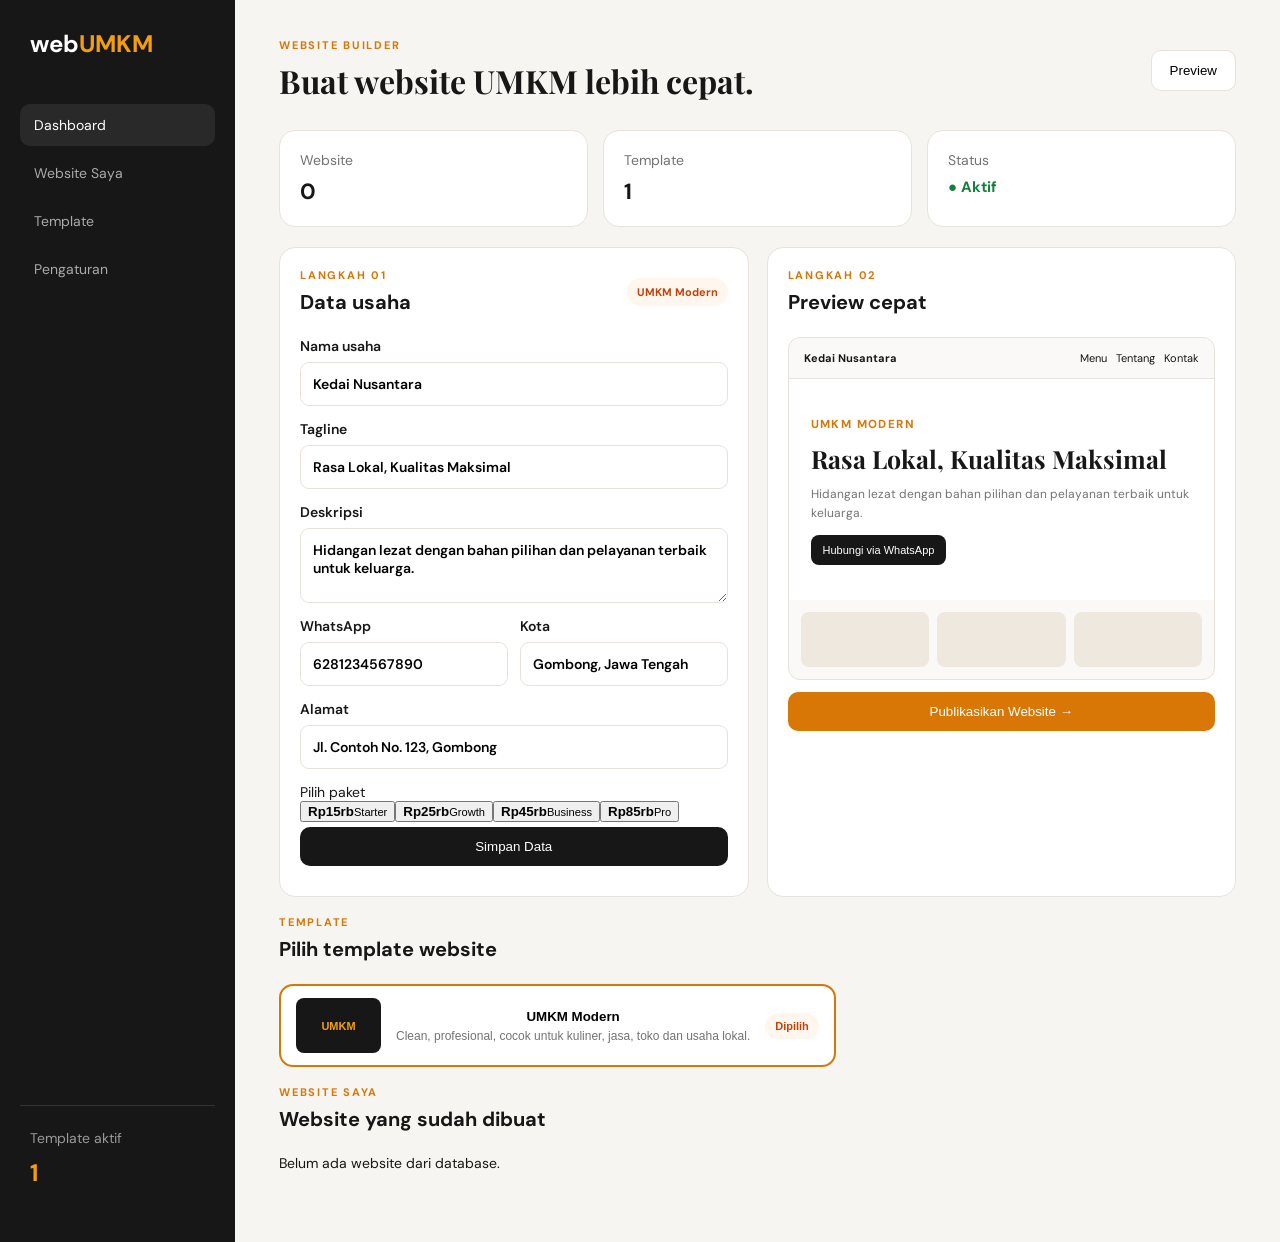
==== admin/index.html @ ead1b626 "feat: upgrade dashboard with package and template selection" ====
<!doctype html>
<html lang="id">
<head>
<meta charset="UTF-8"><meta name="viewport" content="width=device-width,initial-scale=1"><title>webUMKM — Dashboard</title><link rel="stylesheet" href="style.css">
</head><body>
<div class="app">
<aside><div class="logo">web<span>UMKM</span></div><nav><a class="active" href="#dashboard">Dashboard</a><a href="#websites">Website Saya</a><a href="#templates">Template</a><a href="#settings">Pengaturan</a></nav><div class="side-bottom">Template aktif<br><strong id="templateCount">1</strong></div></aside>
<main><header><div><p class="eyebrow">WEBSITE BUILDER</p><h1>Buat website UMKM lebih cepat.</h1></div><button id="previewBtn" class="outline">Preview</button></header>
<section class="stats"><div><span>Website</span><b id="siteCount">0</b></div><div><span>Template</span><b id="statTemplates">1</b></div><div><span>Status</span><b class="online">● Aktif</b></div></section>
<section id="dashboard" class="builder"><div class="panel"><div class="panel-head"><div><p class="eyebrow">LANGKAH 01</p><h2>Data usaha</h2></div><span class="badge" id="selectedTemplateLabel">UMKM Modern</span></div>
<label>Nama usaha<input id="businessName" value="Kedai Nusantara"></label><label>Tagline<input id="tagline" value="Rasa Lokal, Kualitas Maksimal"></label><label>Deskripsi<textarea id="description">Hidangan lezat dengan bahan pilihan dan pelayanan terbaik untuk keluarga.</textarea></label><div class="grid2"><label>WhatsApp<input id="whatsapp" value="6281234567890"></label><label>Kota<input id="city" value="Gombong, Jawa Tengah"></label></div><label>Alamat<input id="address" value="Jl. Contoh No. 123, Gombong"></label>
<div class="section-label">Pilih paket</div><div class="package-grid" id="packageGrid"><button type="button" class="package active" data-package="starter"><strong>Rp15rb</strong><small>Starter</small></button><button type="button" class="package" data-package="growth"><strong>Rp25rb</strong><small>Growth</small></button><button type="button" class="package" data-package="business"><strong>Rp45rb</strong><small>Business</small></button><button type="button" class="package" data-package="pro"><strong>Rp85rb</strong><small>Pro</small></button></div>
<button id="saveBtn" class="primary">Simpan Data</button><p id="saveStatus" class="status"></p></div>
<div class="panel"><div class="panel-head"><div><p class="eyebrow">LANGKAH 02</p><h2>Preview cepat</h2></div></div><div class="preview"><div class="mock-nav"><strong id="pName">Kedai Nusantara</strong><span>Menu &nbsp; Tentang &nbsp; Kontak</span></div><div class="mock-hero"><small>UMKM MODERN</small><h3 id="pTagline">Rasa Lokal, Kualitas Maksimal</h3><p id="pDescription">Hidangan lezat dengan bahan pilihan dan pelayanan terbaik untuk keluarga.</p><button>Hubungi via WhatsApp</button></div><div class="mock-cards"><i></i><i></i><i></i></div></div><button id="publishBtn" class="publish">Publikasikan Website →</button></div></section>
<section id="templates" class="templates"><div class="panel-head"><div><p class="eyebrow">TEMPLATE</p><h2>Pilih template website</h2></div></div><div class="template-list"><button type="button" class="template-card selected" data-template="tpl_umkm_modern"><div class="thumb"><span>UMKM</span></div><div><strong>UMKM Modern</strong><p>Clean, profesional, cocok untuk kuliner, jasa, toko dan usaha lokal.</p></div><span class="selected-label">Dipilih</span></button></div></section>
<section id="websites" class="templates"><div class="panel-head"><div><p class="eyebrow">WEBSITE SAYA</p><h2>Website yang sudah dibuat</h2></div></div><div id="sitesList" class="sites-list"><div class="empty">Belum ada website dari database.</div></div></section>
</main></div><script src="app.js"></script></body></html>
---- admin/style.css ----
@import url('https://fonts.googleapis.com/css2?family=DM+Sans:wght@400;500;600;700&family=Playfair+Display:wght@600;700&display=swap');
:root{--ink:#171717;--accent:#d97706;--bg:#f7f5f1;--card:#fff;--muted:#737373;--line:#e7e3dc;--green:#15803d}*{box-sizing:border-box}body{margin:0;background:var(--bg);color:var(--ink);font:14px 'DM Sans',sans-serif}.app{min-height:100vh;display:grid;grid-template-columns:235px 1fr}aside{background:#171717;color:#fff;padding:28px 20px;display:flex;flex-direction:column}.logo{font-size:24px;font-weight:700;margin:0 10px 45px}.logo span{color:#f59e0b}nav{display:grid;gap:6px}nav a{color:#aaa;text-decoration:none;padding:12px 14px;border-radius:10px}nav a:hover,nav a.active{background:#292929;color:#fff}.side-bottom{margin-top:auto;color:#999;border-top:1px solid #333;padding:20px 10px;line-height:1.8}.side-bottom strong{color:#f59e0b;font-size:24px}main{max-width:1250px;width:100%;margin:auto;padding:38px 44px 70px}header{display:flex;justify-content:space-between;align-items:center;margin-bottom:28px}.eyebrow{font-size:11px;letter-spacing:.16em;color:var(--accent);font-weight:700;margin:0 0 7px}h1,h2,h3,p{margin-top:0}h1{font:700 32px 'Playfair Display',serif;margin-bottom:0}h2{font-size:20px;margin-bottom:0}.outline,.primary,.publish{border:0;border-radius:10px;padding:12px 18px;font:600 14px inherit;cursor:pointer}.outline{background:white;border:1px solid var(--line)}.primary{background:var(--ink);color:white;width:100%;margin-top:5px}.stats{display:grid;grid-template-columns:repeat(3,1fr);gap:15px;margin-bottom:20px}.stats>div,.panel{background:var(--card);border:1px solid var(--line);border-radius:16px;padding:20px}.stats span{display:block;color:var(--muted);margin-bottom:8px}.stats b{font-size:22px}.online{color:var(--green)!important;font-size:15px!important}.builder{display:grid;grid-template-columns:1fr 1fr;gap:18px}.panel-head{display:flex;justify-content:space-between;align-items:center;margin-bottom:22px}.badge,.selected-label{background:#fff7ed;color:#c2410c;padding:7px 10px;border-radius:99px;font-size:11px;font-weight:700}label{display:block;font-weight:600;margin-bottom:14px}input,textarea{display:block;width:100%;margin-top:7px;border:1px solid var(--line);border-radius:9px;padding:12px;font:inherit;outline:none;background:#fff}input:focus,textarea:focus{border-color:#d97706}textarea{min-height:75px;resize:vertical}.grid2{display:grid;grid-template-columns:1fr 1fr;gap:12px}.status{color:var(--green);font-size:12px;margin:10px 0 0;text-align:center}.preview{border:1px solid var(--line);border-radius:12px;overflow:hidden;background:#faf9f7}.mock-nav{display:flex;justify-content:space-between;padding:13px 15px;border-bottom:1px solid var(--line);font-size:11px}.mock-hero{padding:35px 22px;background:#fff}.mock-hero small{color:var(--accent);font-weight:700;letter-spacing:.12em}.mock-hero h3{font:700 25px 'Playfair Display',serif;margin:10px 0}.mock-hero p{color:var(--muted);line-height:1.6;font-size:12px}.mock-hero button{background:#171717;color:#fff;border:0;border-radius:8px;padding:9px 12px;font-size:11px}.mock-cards{display:grid;grid-template-columns:repeat(3,1fr);gap:8px;padding:12px}.mock-cards i{display:block;height:55px;border-radius:8px;background:#eee8df}.publish{width:100%;background:var(--accent);color:#fff;margin-top:12px}.templates{margin-top:18px}.template-card{display:flex;align-items:center;gap:15px;background:#fff;border:2px solid var(--accent);border-radius:14px;padding:12px 15px;position:relative}.template-card p{color:var(--muted);margin:5px 0 0;font-size:12px}.thumb{width:85px;height:55px;border-radius:8px;background:#171717;color:#f59e0b;display:grid;place-items:center;font-weight:700;font-size:11px}.selected-label{margin-left:auto}@media(max-width:850px){.app{grid-template-columns:1fr}aside{display:none}main{padding:25px 16px}.builder{grid-template-columns:1fr}.stats{grid-template-columns:1fr 1fr}.stats>div:last-child{grid-column:1/-1}h1{font-size:26px}.grid2{grid-template-columns:1fr}}
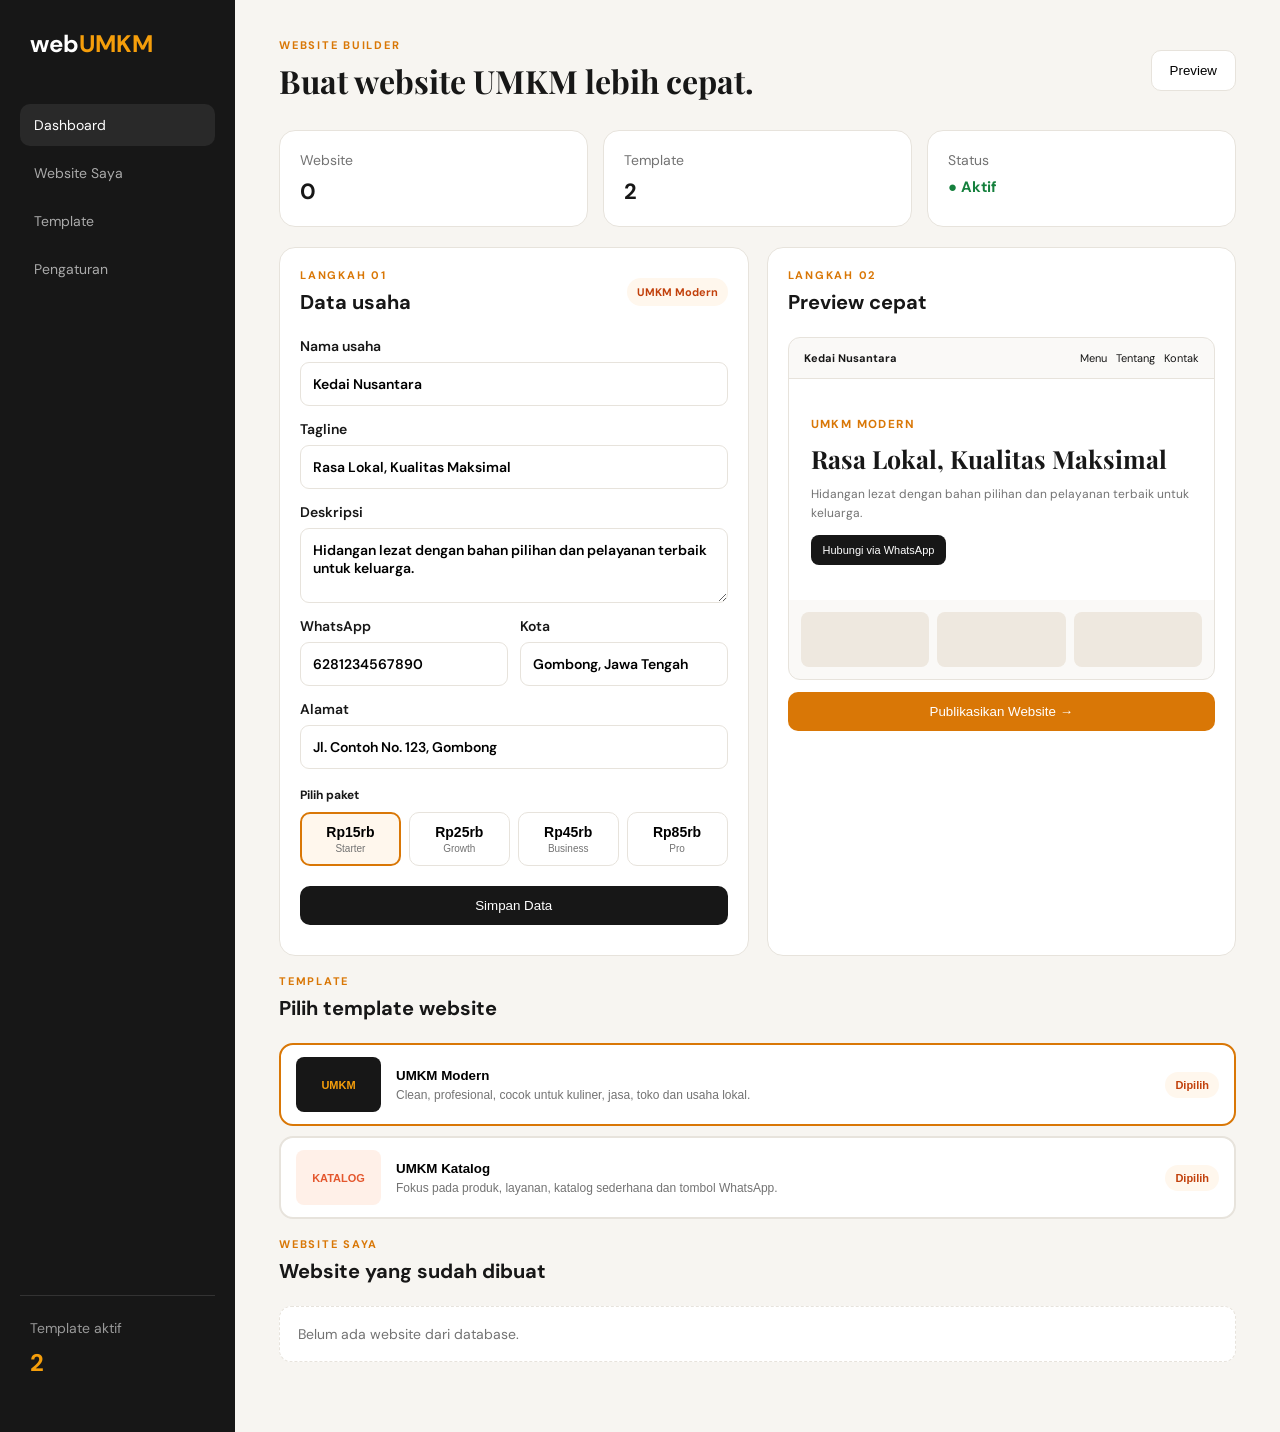
==== commit edd0a793: "feat: add template selector for UMKM Katalog" ====
--- a/admin/index.html
+++ b/admin/index.html
@@ -1,17 +1,14 @@
 <!doctype html>
 <html lang="id">
-<head>
-<meta charset="UTF-8"><meta name="viewport" content="width=device-width,initial-scale=1"><title>webUMKM — Dashboard</title><link rel="stylesheet" href="style.css">
-</head><body>
-<div class="app">
-<aside><div class="logo">web<span>UMKM</span></div><nav><a class="active" href="#dashboard">Dashboard</a><a href="#websites">Website Saya</a><a href="#templates">Template</a><a href="#settings">Pengaturan</a></nav><div class="side-bottom">Template aktif<br><strong id="templateCount">1</strong></div></aside>
+<head><meta charset="UTF-8"><meta name="viewport" content="width=device-width,initial-scale=1"><title>webUMKM — Dashboard</title><link rel="stylesheet" href="style.css"></head><body>
+<div class="app"><aside><div class="logo">web<span>UMKM</span></div><nav><a class="active" href="#dashboard">Dashboard</a><a href="#websites">Website Saya</a><a href="#templates">Template</a><a href="#settings">Pengaturan</a></nav><div class="side-bottom">Template aktif<br><strong id="templateCount">2</strong></div></aside>
 <main><header><div><p class="eyebrow">WEBSITE BUILDER</p><h1>Buat website UMKM lebih cepat.</h1></div><button id="previewBtn" class="outline">Preview</button></header>
-<section class="stats"><div><span>Website</span><b id="siteCount">0</b></div><div><span>Template</span><b id="statTemplates">1</b></div><div><span>Status</span><b class="online">● Aktif</b></div></section>
+<section class="stats"><div><span>Website</span><b id="siteCount">0</b></div><div><span>Template</span><b id="statTemplates">2</b></div><div><span>Status</span><b class="online">● Aktif</b></div></section>
 <section id="dashboard" class="builder"><div class="panel"><div class="panel-head"><div><p class="eyebrow">LANGKAH 01</p><h2>Data usaha</h2></div><span class="badge" id="selectedTemplateLabel">UMKM Modern</span></div>
 <label>Nama usaha<input id="businessName" value="Kedai Nusantara"></label><label>Tagline<input id="tagline" value="Rasa Lokal, Kualitas Maksimal"></label><label>Deskripsi<textarea id="description">Hidangan lezat dengan bahan pilihan dan pelayanan terbaik untuk keluarga.</textarea></label><div class="grid2"><label>WhatsApp<input id="whatsapp" value="6281234567890"></label><label>Kota<input id="city" value="Gombong, Jawa Tengah"></label></div><label>Alamat<input id="address" value="Jl. Contoh No. 123, Gombong"></label>
 <div class="section-label">Pilih paket</div><div class="package-grid" id="packageGrid"><button type="button" class="package active" data-package="starter"><strong>Rp15rb</strong><small>Starter</small></button><button type="button" class="package" data-package="growth"><strong>Rp25rb</strong><small>Growth</small></button><button type="button" class="package" data-package="business"><strong>Rp45rb</strong><small>Business</small></button><button type="button" class="package" data-package="pro"><strong>Rp85rb</strong><small>Pro</small></button></div>
 <button id="saveBtn" class="primary">Simpan Data</button><p id="saveStatus" class="status"></p></div>
 <div class="panel"><div class="panel-head"><div><p class="eyebrow">LANGKAH 02</p><h2>Preview cepat</h2></div></div><div class="preview"><div class="mock-nav"><strong id="pName">Kedai Nusantara</strong><span>Menu &nbsp; Tentang &nbsp; Kontak</span></div><div class="mock-hero"><small>UMKM MODERN</small><h3 id="pTagline">Rasa Lokal, Kualitas Maksimal</h3><p id="pDescription">Hidangan lezat dengan bahan pilihan dan pelayanan terbaik untuk keluarga.</p><button>Hubungi via WhatsApp</button></div><div class="mock-cards"><i></i><i></i><i></i></div></div><button id="publishBtn" class="publish">Publikasikan Website →</button></div></section>
-<section id="templates" class="templates"><div class="panel-head"><div><p class="eyebrow">TEMPLATE</p><h2>Pilih template website</h2></div></div><div class="template-list"><button type="button" class="template-card selected" data-template="tpl_umkm_modern"><div class="thumb"><span>UMKM</span></div><div><strong>UMKM Modern</strong><p>Clean, profesional, cocok untuk kuliner, jasa, toko dan usaha lokal.</p></div><span class="selected-label">Dipilih</span></button></div></section>
+<section id="templates" class="templates"><div class="panel-head"><div><p class="eyebrow">TEMPLATE</p><h2>Pilih template website</h2></div></div><div class="template-list"><button type="button" class="template-card selected" data-template="tpl_umkm_modern"><div class="thumb"><span>UMKM</span></div><div><strong>UMKM Modern</strong><p>Clean, profesional, cocok untuk kuliner, jasa, toko dan usaha lokal.</p></div><span class="selected-label">Dipilih</span></button><button type="button" class="template-card" data-template="tpl_umkm_katalog"><div class="thumb" style="background:#fff0e8;color:#e4572e"><span>KATALOG</span></div><div><strong>UMKM Katalog</strong><p>Fokus pada produk, layanan, katalog sederhana dan tombol WhatsApp.</p></div><span class="selected-label">Dipilih</span></button></div></section>
 <section id="websites" class="templates"><div class="panel-head"><div><p class="eyebrow">WEBSITE SAYA</p><h2>Website yang sudah dibuat</h2></div></div><div id="sitesList" class="sites-list"><div class="empty">Belum ada website dari database.</div></div></section>
 </main></div><script src="app.js"></script></body></html>
--- a/admin/style.css
+++ b/admin/style.css
@@ -1,2 +1,2 @@
 @import url('https://fonts.googleapis.com/css2?family=DM+Sans:wght@400;500;600;700&family=Playfair+Display:wght@600;700&display=swap');
-:root{--ink:#171717;--accent:#d97706;--bg:#f7f5f1;--card:#fff;--muted:#737373;--line:#e7e3dc;--green:#15803d}*{box-sizing:border-box}body{margin:0;background:var(--bg);color:var(--ink);font:14px 'DM Sans',sans-serif}.app{min-height:100vh;display:grid;grid-template-columns:235px 1fr}aside{background:#171717;color:#fff;padding:28px 20px;display:flex;flex-direction:column}.logo{font-size:24px;font-weight:700;margin:0 10px 45px}.logo span{color:#f59e0b}nav{display:grid;gap:6px}nav a{color:#aaa;text-decoration:none;padding:12px 14px;border-radius:10px}nav a:hover,nav a.active{background:#292929;color:#fff}.side-bottom{margin-top:auto;color:#999;border-top:1px solid #333;padding:20px 10px;line-height:1.8}.side-bottom strong{color:#f59e0b;font-size:24px}main{max-width:1250px;width:100%;margin:auto;padding:38px 44px 70px}header{display:flex;justify-content:space-between;align-items:center;margin-bottom:28px}.eyebrow{font-size:11px;letter-spacing:.16em;color:var(--accent);font-weight:700;margin:0 0 7px}h1,h2,h3,p{margin-top:0}h1{font:700 32px 'Playfair Display',serif;margin-bottom:0}h2{font-size:20px;margin-bottom:0}.outline,.primary,.publish{border:0;border-radius:10px;padding:12px 18px;font:600 14px inherit;cursor:pointer}.outline{background:white;border:1px solid var(--line)}.primary{background:var(--ink);color:white;width:100%;margin-top:5px}.stats{display:grid;grid-template-columns:repeat(3,1fr);gap:15px;margin-bottom:20px}.stats>div,.panel{background:var(--card);border:1px solid var(--line);border-radius:16px;padding:20px}.stats span{display:block;color:var(--muted);margin-bottom:8px}.stats b{font-size:22px}.online{color:var(--green)!important;font-size:15px!important}.builder{display:grid;grid-template-columns:1fr 1fr;gap:18px}.panel-head{display:flex;justify-content:space-between;align-items:center;margin-bottom:22px}.badge,.selected-label{background:#fff7ed;color:#c2410c;padding:7px 10px;border-radius:99px;font-size:11px;font-weight:700}label{display:block;font-weight:600;margin-bottom:14px}input,textarea{display:block;width:100%;margin-top:7px;border:1px solid var(--line);border-radius:9px;padding:12px;font:inherit;outline:none;background:#fff}input:focus,textarea:focus{border-color:#d97706}textarea{min-height:75px;resize:vertical}.grid2{display:grid;grid-template-columns:1fr 1fr;gap:12px}.status{color:var(--green);font-size:12px;margin:10px 0 0;text-align:center}.preview{border:1px solid var(--line);border-radius:12px;overflow:hidden;background:#faf9f7}.mock-nav{display:flex;justify-content:space-between;padding:13px 15px;border-bottom:1px solid var(--line);font-size:11px}.mock-hero{padding:35px 22px;background:#fff}.mock-hero small{color:var(--accent);font-weight:700;letter-spacing:.12em}.mock-hero h3{font:700 25px 'Playfair Display',serif;margin:10px 0}.mock-hero p{color:var(--muted);line-height:1.6;font-size:12px}.mock-hero button{background:#171717;color:#fff;border:0;border-radius:8px;padding:9px 12px;font-size:11px}.mock-cards{display:grid;grid-template-columns:repeat(3,1fr);gap:8px;padding:12px}.mock-cards i{display:block;height:55px;border-radius:8px;background:#eee8df}.publish{width:100%;background:var(--accent);color:#fff;margin-top:12px}.templates{margin-top:18px}.template-card{display:flex;align-items:center;gap:15px;background:#fff;border:2px solid var(--accent);border-radius:14px;padding:12px 15px;position:relative}.template-card p{color:var(--muted);margin:5px 0 0;font-size:12px}.thumb{width:85px;height:55px;border-radius:8px;background:#171717;color:#f59e0b;display:grid;place-items:center;font-weight:700;font-size:11px}.selected-label{margin-left:auto}@media(max-width:850px){.app{grid-template-columns:1fr}aside{display:none}main{padding:25px 16px}.builder{grid-template-columns:1fr}.stats{grid-template-columns:1fr 1fr}.stats>div:last-child{grid-column:1/-1}h1{font-size:26px}.grid2{grid-template-columns:1fr}}+:root{--ink:#171717;--accent:#d97706;--bg:#f7f5f1;--card:#fff;--muted:#737373;--line:#e7e3dc;--green:#15803d}*{box-sizing:border-box}body{margin:0;background:var(--bg);color:var(--ink);font:14px 'DM Sans',sans-serif}.app{min-height:100vh;display:grid;grid-template-columns:235px 1fr}aside{background:#171717;color:#fff;padding:28px 20px;display:flex;flex-direction:column}.logo{font-size:24px;font-weight:700;margin:0 10px 45px}.logo span{color:#f59e0b}nav{display:grid;gap:6px}nav a{color:#aaa;text-decoration:none;padding:12px 14px;border-radius:10px}nav a:hover,nav a.active{background:#292929;color:#fff}.side-bottom{margin-top:auto;color:#999;border-top:1px solid #333;padding:20px 10px;line-height:1.8}.side-bottom strong{color:#f59e0b;font-size:24px}main{max-width:1250px;width:100%;margin:auto;padding:38px 44px 70px}header{display:flex;justify-content:space-between;align-items:center;margin-bottom:28px}.eyebrow{font-size:11px;letter-spacing:.16em;color:var(--accent);font-weight:700;margin:0 0 7px}h1,h2,h3,p{margin-top:0}h1{font:700 32px 'Playfair Display',serif;margin-bottom:0}h2{font-size:20px;margin-bottom:0}.outline,.primary,.publish{border:0;border-radius:10px;padding:12px 18px;font:600 14px inherit;cursor:pointer}.outline{background:white;border:1px solid var(--line)}.primary{background:var(--ink);color:white;width:100%;margin-top:5px}.stats{display:grid;grid-template-columns:repeat(3,1fr);gap:15px;margin-bottom:20px}.stats>div,.panel{background:var(--card);border:1px solid var(--line);border-radius:16px;padding:20px}.stats span{display:block;color:var(--muted);margin-bottom:8px}.stats b{font-size:22px}.online{color:var(--green)!important;font-size:15px!important}.builder{display:grid;grid-template-columns:1fr 1fr;gap:18px}.panel-head{display:flex;justify-content:space-between;align-items:center;margin-bottom:22px}.badge,.selected-label{background:#fff7ed;color:#c2410c;padding:7px 10px;border-radius:99px;font-size:11px;font-weight:700}label{display:block;font-weight:600;margin-bottom:14px}input,textarea{display:block;width:100%;margin-top:7px;border:1px solid var(--line);border-radius:9px;padding:12px;font:inherit;outline:none;background:#fff}input:focus,textarea:focus{border-color:#d97706}textarea{min-height:75px;resize:vertical}.grid2{display:grid;grid-template-columns:1fr 1fr;gap:12px}.status{color:var(--green);font-size:12px;margin:10px 0 0;text-align:center}.section-label{font-weight:700;font-size:12px;margin:18px 0 9px}.package-grid{display:grid;grid-template-columns:repeat(4,1fr);gap:8px;margin-bottom:15px}.package{border:1px solid var(--line);background:#fff;border-radius:10px;padding:10px 5px;cursor:pointer;text-align:center}.package strong,.package small{display:block}.package strong{font-size:14px}.package small{color:var(--muted);font-size:10px;margin-top:3px}.package.active{border:2px solid var(--accent);background:#fff7ed}.preview{border:1px solid var(--line);border-radius:12px;overflow:hidden;background:#faf9f7}.mock-nav{display:flex;justify-content:space-between;padding:13px 15px;border-bottom:1px solid var(--line);font-size:11px}.mock-hero{padding:35px 22px;background:#fff}.mock-hero small{color:var(--accent);font-weight:700;letter-spacing:.12em}.mock-hero h3{font:700 25px 'Playfair Display',serif;margin:10px 0}.mock-hero p{color:var(--muted);line-height:1.6;font-size:12px}.mock-hero button{background:#171717;color:#fff;border:0;border-radius:8px;padding:9px 12px;font-size:11px}.mock-cards{display:grid;grid-template-columns:repeat(3,1fr);gap:8px;padding:12px}.mock-cards i{display:block;height:55px;border-radius:8px;background:#eee8df}.publish{width:100%;background:var(--accent);color:#fff;margin-top:12px}.templates{margin-top:18px}.template-list{display:grid;gap:10px}.template-card{width:100%;display:flex;align-items:center;gap:15px;background:#fff;border:2px solid var(--line);border-radius:14px;padding:12px 15px;position:relative;text-align:left;cursor:pointer}.template-card.selected{border-color:var(--accent)}.template-card p{color:var(--muted);margin:5px 0 0;font-size:12px}.thumb{width:85px;height:55px;border-radius:8px;background:#171717;color:#f59e0b;display:grid;place-items:center;font-weight:700;font-size:11px}.selected-label{margin-left:auto}.sites-list{display:grid;gap:8px}.site-row{display:flex;align-items:center;justify-content:space-between;background:#fff;border:1px solid var(--line);border-radius:12px;padding:14px 16px}.site-row strong,.site-row small{display:block}.site-row small{color:var(--muted);font-size:11px;margin-top:3px}.site-row a{color:#c2410c;text-decoration:none;font-weight:700;font-size:12px}.empty{padding:18px;background:#fff;border:1px dashed var(--line);border-radius:12px;color:var(--muted)}@media(max-width:850px){.app{grid-template-columns:1fr}aside{display:none}main{padding:25px 16px}.builder{grid-template-columns:1fr}.stats{grid-template-columns:1fr 1fr}.stats>div:last-child{grid-column:1/-1}h1{font-size:26px}.grid2{grid-template-columns:1fr}.package-grid{grid-template-columns:repeat(2,1fr)}}
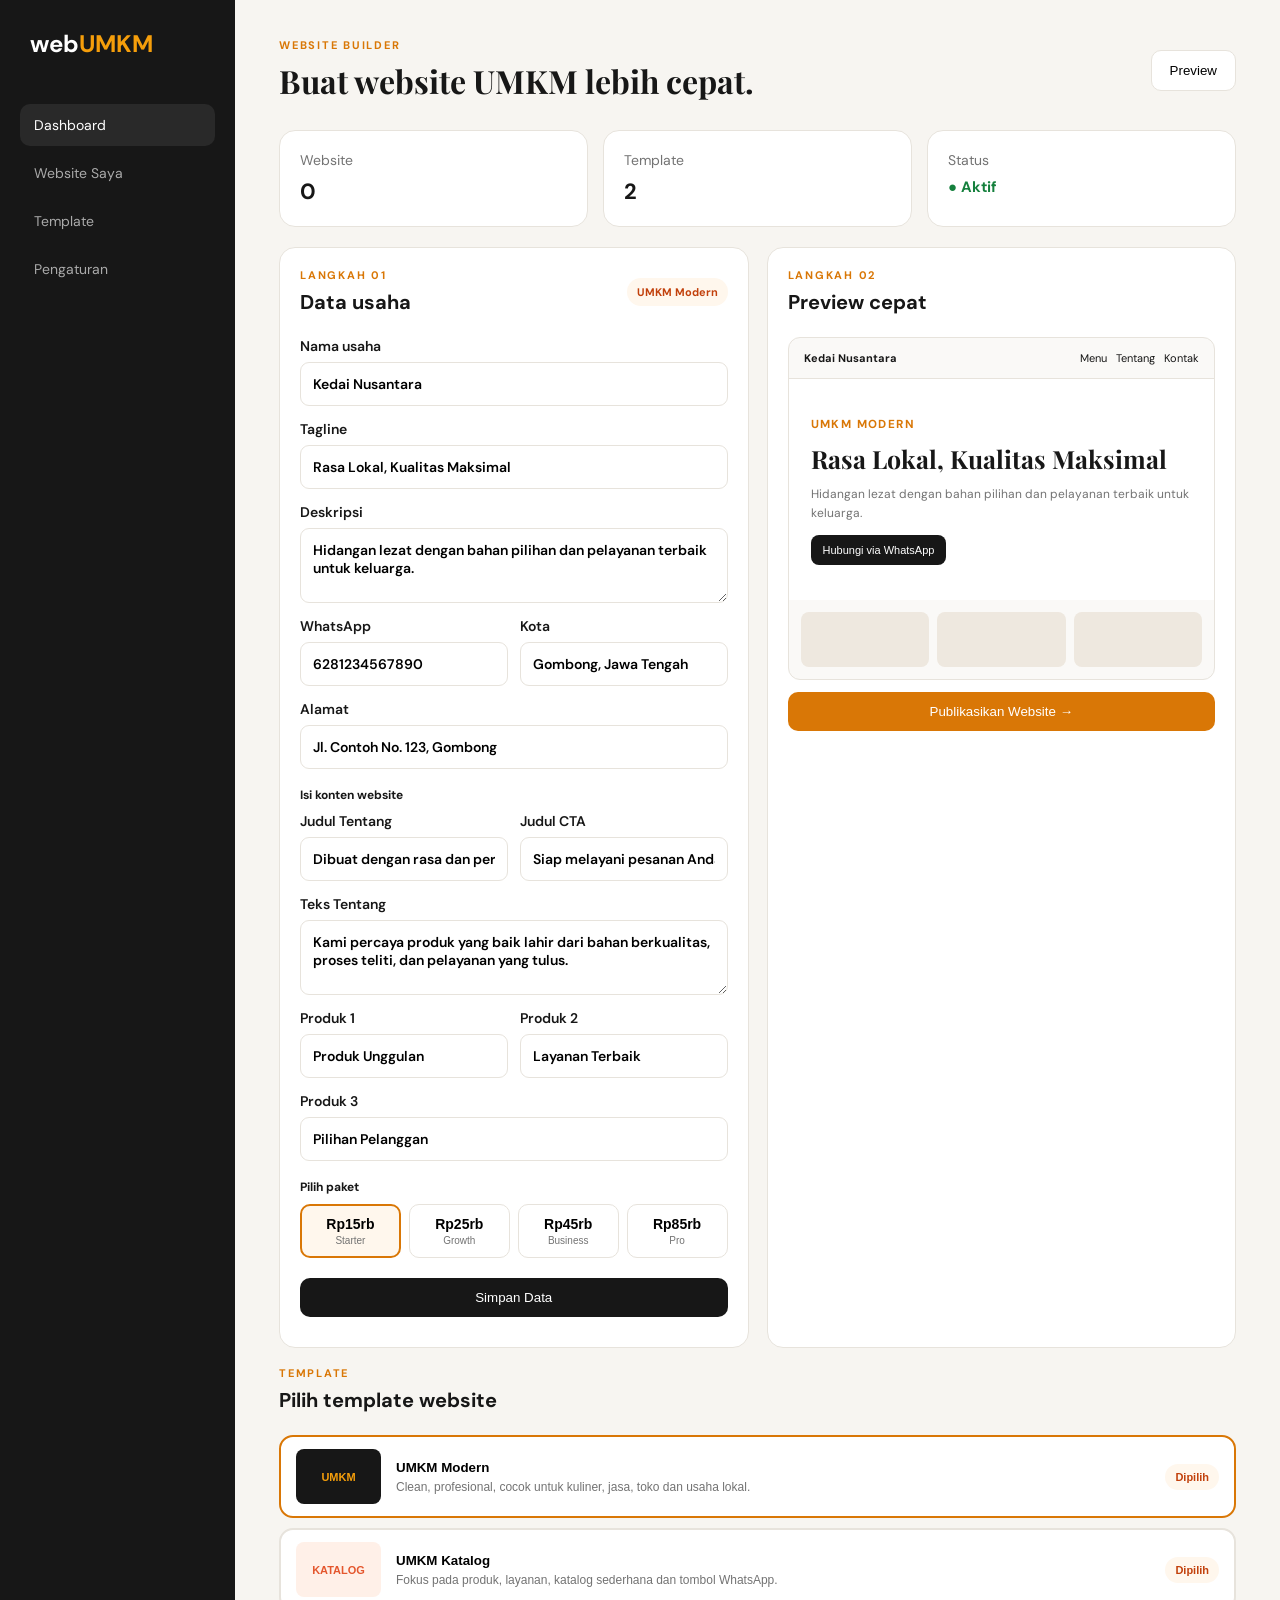
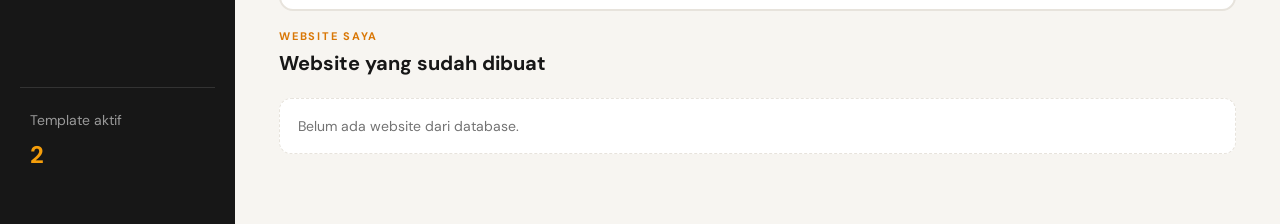
==== commit b3017ef0: "Add visual site editor fields" ====
--- a/admin/index.html
+++ b/admin/index.html
@@ -1,14 +1 @@
-<!doctype html>
-<html lang="id">
-<head><meta charset="UTF-8"><meta name="viewport" content="width=device-width,initial-scale=1"><title>webUMKM — Dashboard</title><link rel="stylesheet" href="style.css"></head><body>
-<div class="app"><aside><div class="logo">web<span>UMKM</span></div><nav><a class="active" href="#dashboard">Dashboard</a><a href="#websites">Website Saya</a><a href="#templates">Template</a><a href="#settings">Pengaturan</a></nav><div class="side-bottom">Template aktif<br><strong id="templateCount">2</strong></div></aside>
-<main><header><div><p class="eyebrow">WEBSITE BUILDER</p><h1>Buat website UMKM lebih cepat.</h1></div><button id="previewBtn" class="outline">Preview</button></header>
-<section class="stats"><div><span>Website</span><b id="siteCount">0</b></div><div><span>Template</span><b id="statTemplates">2</b></div><div><span>Status</span><b class="online">● Aktif</b></div></section>
-<section id="dashboard" class="builder"><div class="panel"><div class="panel-head"><div><p class="eyebrow">LANGKAH 01</p><h2>Data usaha</h2></div><span class="badge" id="selectedTemplateLabel">UMKM Modern</span></div>
-<label>Nama usaha<input id="businessName" value="Kedai Nusantara"></label><label>Tagline<input id="tagline" value="Rasa Lokal, Kualitas Maksimal"></label><label>Deskripsi<textarea id="description">Hidangan lezat dengan bahan pilihan dan pelayanan terbaik untuk keluarga.</textarea></label><div class="grid2"><label>WhatsApp<input id="whatsapp" value="6281234567890"></label><label>Kota<input id="city" value="Gombong, Jawa Tengah"></label></div><label>Alamat<input id="address" value="Jl. Contoh No. 123, Gombong"></label>
-<div class="section-label">Pilih paket</div><div class="package-grid" id="packageGrid"><button type="button" class="package active" data-package="starter"><strong>Rp15rb</strong><small>Starter</small></button><button type="button" class="package" data-package="growth"><strong>Rp25rb</strong><small>Growth</small></button><button type="button" class="package" data-package="business"><strong>Rp45rb</strong><small>Business</small></button><button type="button" class="package" data-package="pro"><strong>Rp85rb</strong><small>Pro</small></button></div>
-<button id="saveBtn" class="primary">Simpan Data</button><p id="saveStatus" class="status"></p></div>
-<div class="panel"><div class="panel-head"><div><p class="eyebrow">LANGKAH 02</p><h2>Preview cepat</h2></div></div><div class="preview"><div class="mock-nav"><strong id="pName">Kedai Nusantara</strong><span>Menu &nbsp; Tentang &nbsp; Kontak</span></div><div class="mock-hero"><small>UMKM MODERN</small><h3 id="pTagline">Rasa Lokal, Kualitas Maksimal</h3><p id="pDescription">Hidangan lezat dengan bahan pilihan dan pelayanan terbaik untuk keluarga.</p><button>Hubungi via WhatsApp</button></div><div class="mock-cards"><i></i><i></i><i></i></div></div><button id="publishBtn" class="publish">Publikasikan Website →</button></div></section>
-<section id="templates" class="templates"><div class="panel-head"><div><p class="eyebrow">TEMPLATE</p><h2>Pilih template website</h2></div></div><div class="template-list"><button type="button" class="template-card selected" data-template="tpl_umkm_modern"><div class="thumb"><span>UMKM</span></div><div><strong>UMKM Modern</strong><p>Clean, profesional, cocok untuk kuliner, jasa, toko dan usaha lokal.</p></div><span class="selected-label">Dipilih</span></button><button type="button" class="template-card" data-template="tpl_umkm_katalog"><div class="thumb" style="background:#fff0e8;color:#e4572e"><span>KATALOG</span></div><div><strong>UMKM Katalog</strong><p>Fokus pada produk, layanan, katalog sederhana dan tombol WhatsApp.</p></div><span class="selected-label">Dipilih</span></button></div></section>
-<section id="websites" class="templates"><div class="panel-head"><div><p class="eyebrow">WEBSITE SAYA</p><h2>Website yang sudah dibuat</h2></div></div><div id="sitesList" class="sites-list"><div class="empty">Belum ada website dari database.</div></div></section>
-</main></div><script src="app.js"></script></body></html>+<!doctype html><html lang="id"><head><meta charset="UTF-8"><meta name="viewport" content="width=device-width,initial-scale=1"><title>webUMKM — Dashboard</title><link rel="stylesheet" href="style.css"></head><body><div class="app"><aside><div class="logo">web<span>UMKM</span></div><nav><a class="active" href="#dashboard">Dashboard</a><a href="#websites">Website Saya</a><a href="#templates">Template</a><a href="#settings">Pengaturan</a></nav><div class="side-bottom">Template aktif<br><strong id="templateCount">2</strong></div></aside><main><header><div><p class="eyebrow">WEBSITE BUILDER</p><h1>Buat website UMKM lebih cepat.</h1></div><button id="previewBtn" class="outline">Preview</button></header><section class="stats"><div><span>Website</span><b id="siteCount">0</b></div><div><span>Template</span><b id="statTemplates">2</b></div><div><span>Status</span><b class="online">● Aktif</b></div></section><section id="dashboard" class="builder"><div class="panel"><div class="panel-head"><div><p class="eyebrow">LANGKAH 01</p><h2>Data usaha</h2></div><span class="badge" id="selectedTemplateLabel">UMKM Modern</span></div><label>Nama usaha<input id="businessName" value="Kedai Nusantara"></label><label>Tagline<input id="tagline" value="Rasa Lokal, Kualitas Maksimal"></label><label>Deskripsi<textarea id="description">Hidangan lezat dengan bahan pilihan dan pelayanan terbaik untuk keluarga.</textarea></label><div class="grid2"><label>WhatsApp<input id="whatsapp" value="6281234567890"></label><label>Kota<input id="city" value="Gombong, Jawa Tengah"></label></div><label>Alamat<input id="address" value="Jl. Contoh No. 123, Gombong"></label><div class="section-label">Isi konten website</div><div class="grid2"><label>Judul Tentang<input id="aboutTitle" value="Dibuat dengan rasa dan perhatian."></label><label>Judul CTA<input id="ctaTitle" value="Siap melayani pesanan Anda."></label></div><label>Teks Tentang<textarea id="aboutText">Kami percaya produk yang baik lahir dari bahan berkualitas, proses teliti, dan pelayanan yang tulus.</textarea></label><div class="grid2"><label>Produk 1<input id="product1" value="Produk Unggulan"></label><label>Produk 2<input id="product2" value="Layanan Terbaik"></label></div><label>Produk 3<input id="product3" value="Pilihan Pelanggan"></label><div class="section-label">Pilih paket</div><div class="package-grid" id="packageGrid"><button type="button" class="package active" data-package="starter"><strong>Rp15rb</strong><small>Starter</small></button><button type="button" class="package" data-package="growth"><strong>Rp25rb</strong><small>Growth</small></button><button type="button" class="package" data-package="business"><strong>Rp45rb</strong><small>Business</small></button><button type="button" class="package" data-package="pro"><strong>Rp85rb</strong><small>Pro</small></button></div><button id="saveBtn" class="primary">Simpan Data</button><p id="saveStatus" class="status"></p></div><div class="panel"><div class="panel-head"><div><p class="eyebrow">LANGKAH 02</p><h2>Preview cepat</h2></div></div><div class="preview"><div class="mock-nav"><strong id="pName">Kedai Nusantara</strong><span>Menu &nbsp; Tentang &nbsp; Kontak</span></div><div class="mock-hero"><small>UMKM MODERN</small><h3 id="pTagline">Rasa Lokal, Kualitas Maksimal</h3><p id="pDescription">Hidangan lezat dengan bahan pilihan dan pelayanan terbaik untuk keluarga.</p><button>Hubungi via WhatsApp</button></div><div class="mock-cards"><i></i><i></i><i></i></div></div><button id="publishBtn" class="publish">Publikasikan Website →</button></div></section><section id="templates" class="templates"><div class="panel-head"><div><p class="eyebrow">TEMPLATE</p><h2>Pilih template website</h2></div></div><div class="template-list"><button type="button" class="template-card selected" data-template="tpl_umkm_modern"><div class="thumb"><span>UMKM</span></div><div><strong>UMKM Modern</strong><p>Clean, profesional, cocok untuk kuliner, jasa, toko dan usaha lokal.</p></div><span class="selected-label">Dipilih</span></button><button type="button" class="template-card" data-template="tpl_umkm_katalog"><div class="thumb" style="background:#fff0e8;color:#e4572e"><span>KATALOG</span></div><div><strong>UMKM Katalog</strong><p>Fokus pada produk, layanan, katalog sederhana dan tombol WhatsApp.</p></div><span class="selected-label">Dipilih</span></button></div></section><section id="websites" class="templates"><div class="panel-head"><div><p class="eyebrow">WEBSITE SAYA</p><h2>Website yang sudah dibuat</h2></div></div><div id="sitesList" class="sites-list"><div class="empty">Belum ada website dari database.</div></div></section></main></div><script src="app.js"></script></body></html>
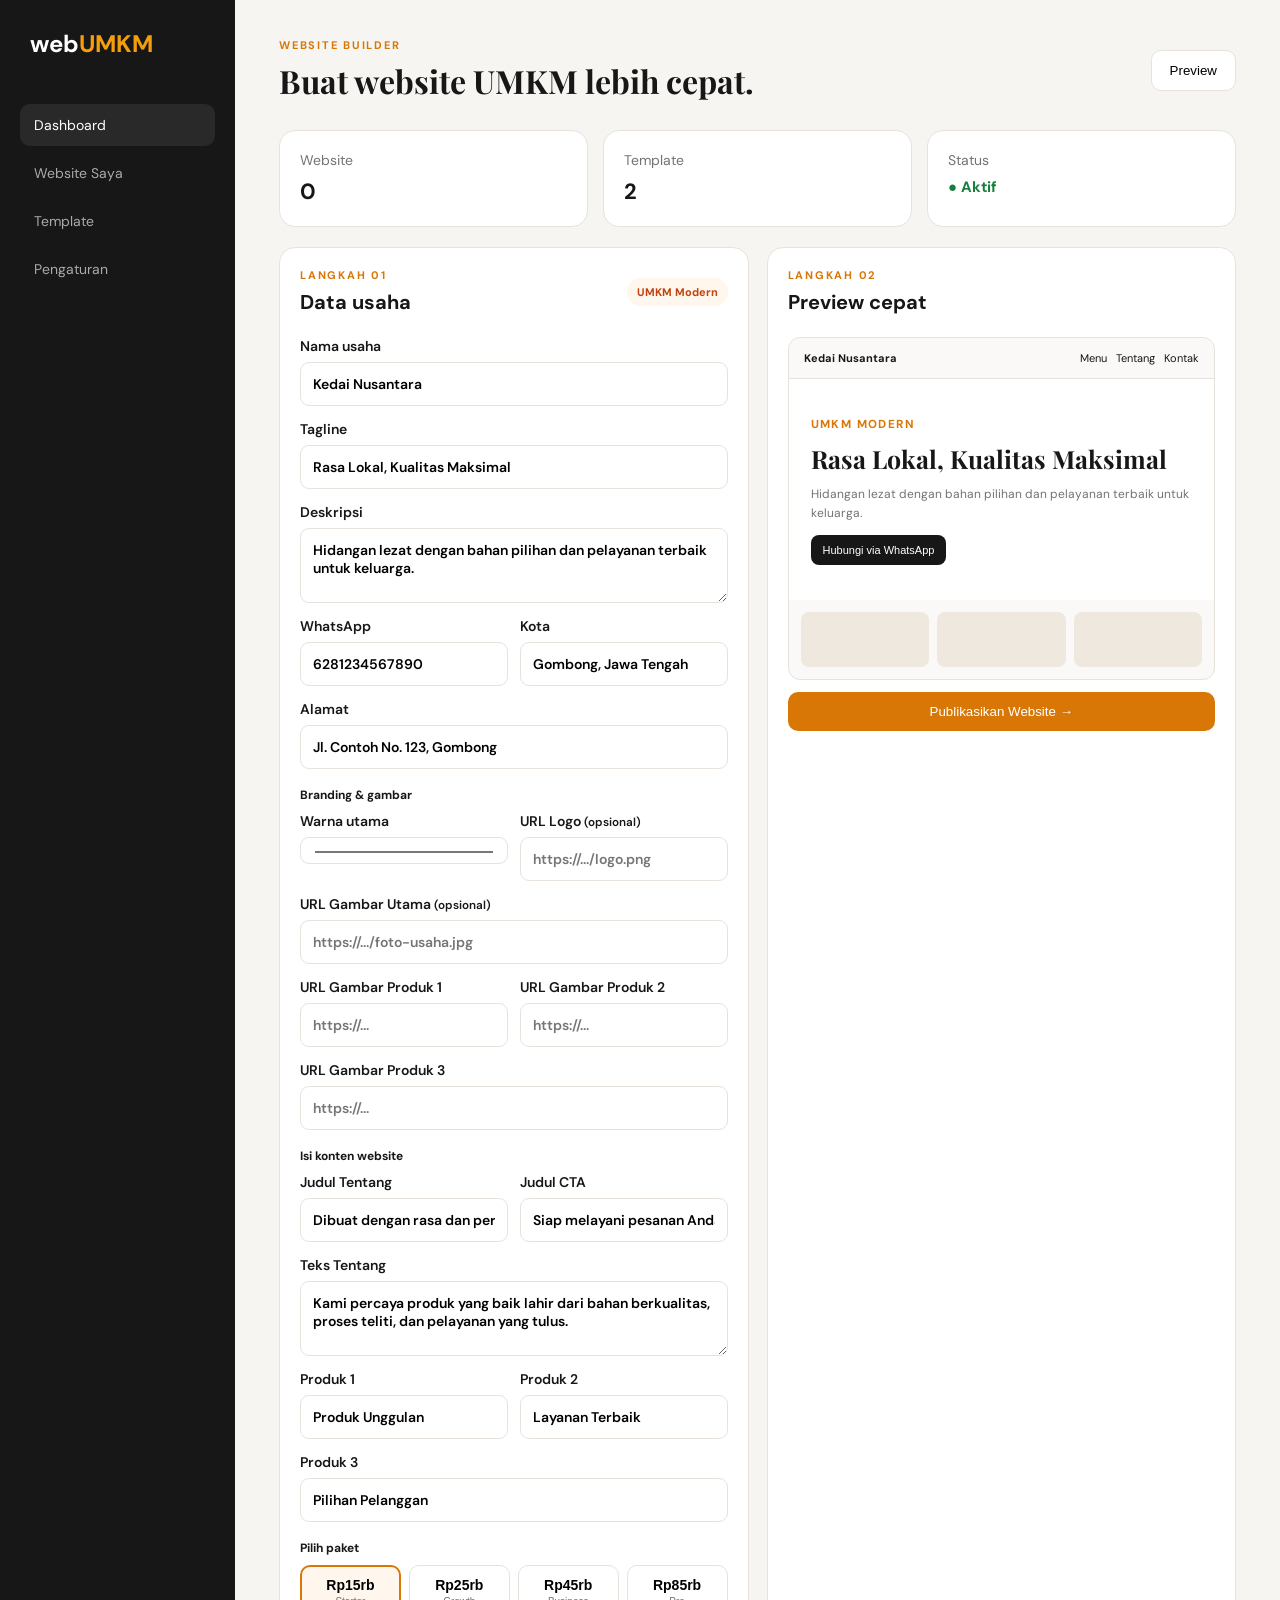
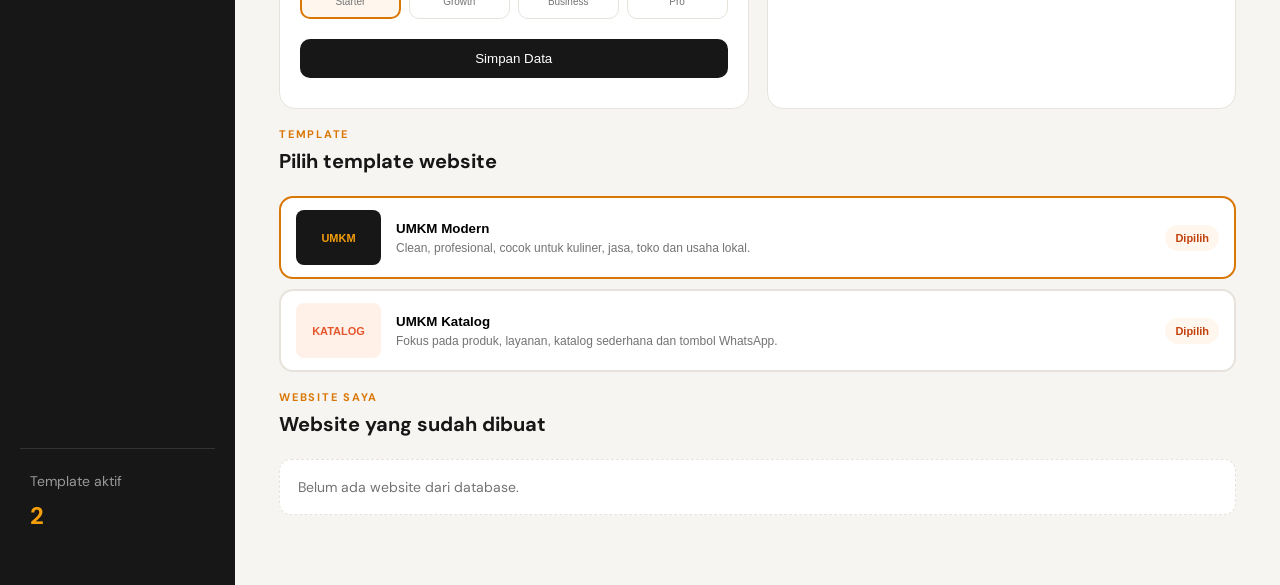
==== commit 4299d2b4: "Add branding and image editor fields" ====
--- a/admin/index.html
+++ b/admin/index.html
@@ -1 +1 @@
-<!doctype html><html lang="id"><head><meta charset="UTF-8"><meta name="viewport" content="width=device-width,initial-scale=1"><title>webUMKM — Dashboard</title><link rel="stylesheet" href="style.css"></head><body><div class="app"><aside><div class="logo">web<span>UMKM</span></div><nav><a class="active" href="#dashboard">Dashboard</a><a href="#websites">Website Saya</a><a href="#templates">Template</a><a href="#settings">Pengaturan</a></nav><div class="side-bottom">Template aktif<br><strong id="templateCount">2</strong></div></aside><main><header><div><p class="eyebrow">WEBSITE BUILDER</p><h1>Buat website UMKM lebih cepat.</h1></div><button id="previewBtn" class="outline">Preview</button></header><section class="stats"><div><span>Website</span><b id="siteCount">0</b></div><div><span>Template</span><b id="statTemplates">2</b></div><div><span>Status</span><b class="online">● Aktif</b></div></section><section id="dashboard" class="builder"><div class="panel"><div class="panel-head"><div><p class="eyebrow">LANGKAH 01</p><h2>Data usaha</h2></div><span class="badge" id="selectedTemplateLabel">UMKM Modern</span></div><label>Nama usaha<input id="businessName" value="Kedai Nusantara"></label><label>Tagline<input id="tagline" value="Rasa Lokal, Kualitas Maksimal"></label><label>Deskripsi<textarea id="description">Hidangan lezat dengan bahan pilihan dan pelayanan terbaik untuk keluarga.</textarea></label><div class="grid2"><label>WhatsApp<input id="whatsapp" value="6281234567890"></label><label>Kota<input id="city" value="Gombong, Jawa Tengah"></label></div><label>Alamat<input id="address" value="Jl. Contoh No. 123, Gombong"></label><div class="section-label">Isi konten website</div><div class="grid2"><label>Judul Tentang<input id="aboutTitle" value="Dibuat dengan rasa dan perhatian."></label><label>Judul CTA<input id="ctaTitle" value="Siap melayani pesanan Anda."></label></div><label>Teks Tentang<textarea id="aboutText">Kami percaya produk yang baik lahir dari bahan berkualitas, proses teliti, dan pelayanan yang tulus.</textarea></label><div class="grid2"><label>Produk 1<input id="product1" value="Produk Unggulan"></label><label>Produk 2<input id="product2" value="Layanan Terbaik"></label></div><label>Produk 3<input id="product3" value="Pilihan Pelanggan"></label><div class="section-label">Pilih paket</div><div class="package-grid" id="packageGrid"><button type="button" class="package active" data-package="starter"><strong>Rp15rb</strong><small>Starter</small></button><button type="button" class="package" data-package="growth"><strong>Rp25rb</strong><small>Growth</small></button><button type="button" class="package" data-package="business"><strong>Rp45rb</strong><small>Business</small></button><button type="button" class="package" data-package="pro"><strong>Rp85rb</strong><small>Pro</small></button></div><button id="saveBtn" class="primary">Simpan Data</button><p id="saveStatus" class="status"></p></div><div class="panel"><div class="panel-head"><div><p class="eyebrow">LANGKAH 02</p><h2>Preview cepat</h2></div></div><div class="preview"><div class="mock-nav"><strong id="pName">Kedai Nusantara</strong><span>Menu &nbsp; Tentang &nbsp; Kontak</span></div><div class="mock-hero"><small>UMKM MODERN</small><h3 id="pTagline">Rasa Lokal, Kualitas Maksimal</h3><p id="pDescription">Hidangan lezat dengan bahan pilihan dan pelayanan terbaik untuk keluarga.</p><button>Hubungi via WhatsApp</button></div><div class="mock-cards"><i></i><i></i><i></i></div></div><button id="publishBtn" class="publish">Publikasikan Website →</button></div></section><section id="templates" class="templates"><div class="panel-head"><div><p class="eyebrow">TEMPLATE</p><h2>Pilih template website</h2></div></div><div class="template-list"><button type="button" class="template-card selected" data-template="tpl_umkm_modern"><div class="thumb"><span>UMKM</span></div><div><strong>UMKM Modern</strong><p>Clean, profesional, cocok untuk kuliner, jasa, toko dan usaha lokal.</p></div><span class="selected-label">Dipilih</span></button><button type="button" class="template-card" data-template="tpl_umkm_katalog"><div class="thumb" style="background:#fff0e8;color:#e4572e"><span>KATALOG</span></div><div><strong>UMKM Katalog</strong><p>Fokus pada produk, layanan, katalog sederhana dan tombol WhatsApp.</p></div><span class="selected-label">Dipilih</span></button></div></section><section id="websites" class="templates"><div class="panel-head"><div><p class="eyebrow">WEBSITE SAYA</p><h2>Website yang sudah dibuat</h2></div></div><div id="sitesList" class="sites-list"><div class="empty">Belum ada website dari database.</div></div></section></main></div><script src="app.js"></script></body></html>+<!doctype html><html lang="id"><head><meta charset="UTF-8"><meta name="viewport" content="width=device-width,initial-scale=1"><title>webUMKM — Dashboard</title><link rel="stylesheet" href="style.css"></head><body><div class="app"><aside><div class="logo">web<span>UMKM</span></div><nav><a class="active" href="#dashboard">Dashboard</a><a href="#websites">Website Saya</a><a href="#templates">Template</a><a href="#settings">Pengaturan</a></nav><div class="side-bottom">Template aktif<br><strong id="templateCount">2</strong></div></aside><main><header><div><p class="eyebrow">WEBSITE BUILDER</p><h1>Buat website UMKM lebih cepat.</h1></div><button id="previewBtn" class="outline">Preview</button></header><section class="stats"><div><span>Website</span><b id="siteCount">0</b></div><div><span>Template</span><b id="statTemplates">2</b></div><div><span>Status</span><b class="online">● Aktif</b></div></section><section id="dashboard" class="builder"><div class="panel"><div class="panel-head"><div><p class="eyebrow">LANGKAH 01</p><h2>Data usaha</h2></div><span class="badge" id="selectedTemplateLabel">UMKM Modern</span></div><label>Nama usaha<input id="businessName" value="Kedai Nusantara"></label><label>Tagline<input id="tagline" value="Rasa Lokal, Kualitas Maksimal"></label><label>Deskripsi<textarea id="description">Hidangan lezat dengan bahan pilihan dan pelayanan terbaik untuk keluarga.</textarea></label><div class="grid2"><label>WhatsApp<input id="whatsapp" value="6281234567890"></label><label>Kota<input id="city" value="Gombong, Jawa Tengah"></label></div><label>Alamat<input id="address" value="Jl. Contoh No. 123, Gombong"></label><div class="section-label">Branding & gambar</div><div class="grid2"><label>Warna utama<input id="brandColor" type="color" value="#d97706"></label><label>URL Logo <small>(opsional)</small><input id="logo" placeholder="https://.../logo.png"></label></div><label>URL Gambar Utama <small>(opsional)</small><input id="heroImage" placeholder="https://.../foto-usaha.jpg"></label><div class="grid2"><label>URL Gambar Produk 1<input id="productImage1" placeholder="https://..."></label><label>URL Gambar Produk 2<input id="productImage2" placeholder="https://..."></label></div><label>URL Gambar Produk 3<input id="productImage3" placeholder="https://..."></label><div class="section-label">Isi konten website</div><div class="grid2"><label>Judul Tentang<input id="aboutTitle" value="Dibuat dengan rasa dan perhatian."></label><label>Judul CTA<input id="ctaTitle" value="Siap melayani pesanan Anda."></label></div><label>Teks Tentang<textarea id="aboutText">Kami percaya produk yang baik lahir dari bahan berkualitas, proses teliti, dan pelayanan yang tulus.</textarea></label><div class="grid2"><label>Produk 1<input id="product1" value="Produk Unggulan"></label><label>Produk 2<input id="product2" value="Layanan Terbaik"></label></div><label>Produk 3<input id="product3" value="Pilihan Pelanggan"></label><div class="section-label">Pilih paket</div><div class="package-grid" id="packageGrid"><button type="button" class="package active" data-package="starter"><strong>Rp15rb</strong><small>Starter</small></button><button type="button" class="package" data-package="growth"><strong>Rp25rb</strong><small>Growth</small></button><button type="button" class="package" data-package="business"><strong>Rp45rb</strong><small>Business</small></button><button type="button" class="package" data-package="pro"><strong>Rp85rb</strong><small>Pro</small></button></div><button id="saveBtn" class="primary">Simpan Data</button><p id="saveStatus" class="status"></p></div><div class="panel"><div class="panel-head"><div><p class="eyebrow">LANGKAH 02</p><h2>Preview cepat</h2></div></div><div class="preview" id="previewBox"><div class="mock-nav"><strong id="pName">Kedai Nusantara</strong><span>Menu &nbsp; Tentang &nbsp; Kontak</span></div><div class="mock-hero"><small>UMKM MODERN</small><h3 id="pTagline">Rasa Lokal, Kualitas Maksimal</h3><p id="pDescription">Hidangan lezat dengan bahan pilihan dan pelayanan terbaik untuk keluarga.</p><button>Hubungi via WhatsApp</button></div><div class="mock-cards"><i></i><i></i><i></i></div></div><button id="publishBtn" class="publish">Publikasikan Website →</button></div></section><section id="templates" class="templates"><div class="panel-head"><div><p class="eyebrow">TEMPLATE</p><h2>Pilih template website</h2></div></div><div class="template-list"><button type="button" class="template-card selected" data-template="tpl_umkm_modern"><div class="thumb"><span>UMKM</span></div><div><strong>UMKM Modern</strong><p>Clean, profesional, cocok untuk kuliner, jasa, toko dan usaha lokal.</p></div><span class="selected-label">Dipilih</span></button><button type="button" class="template-card" data-template="tpl_umkm_katalog"><div class="thumb" style="background:#fff0e8;color:#e4572e"><span>KATALOG</span></div><div><strong>UMKM Katalog</strong><p>Fokus pada produk, layanan, katalog sederhana dan tombol WhatsApp.</p></div><span class="selected-label">Dipilih</span></button></div></section><section id="websites" class="templates"><div class="panel-head"><div><p class="eyebrow">WEBSITE SAYA</p><h2>Website yang sudah dibuat</h2></div></div><div id="sitesList" class="sites-list"><div class="empty">Belum ada website dari database.</div></div></section></main></div><script src="app.js"></script></body></html>
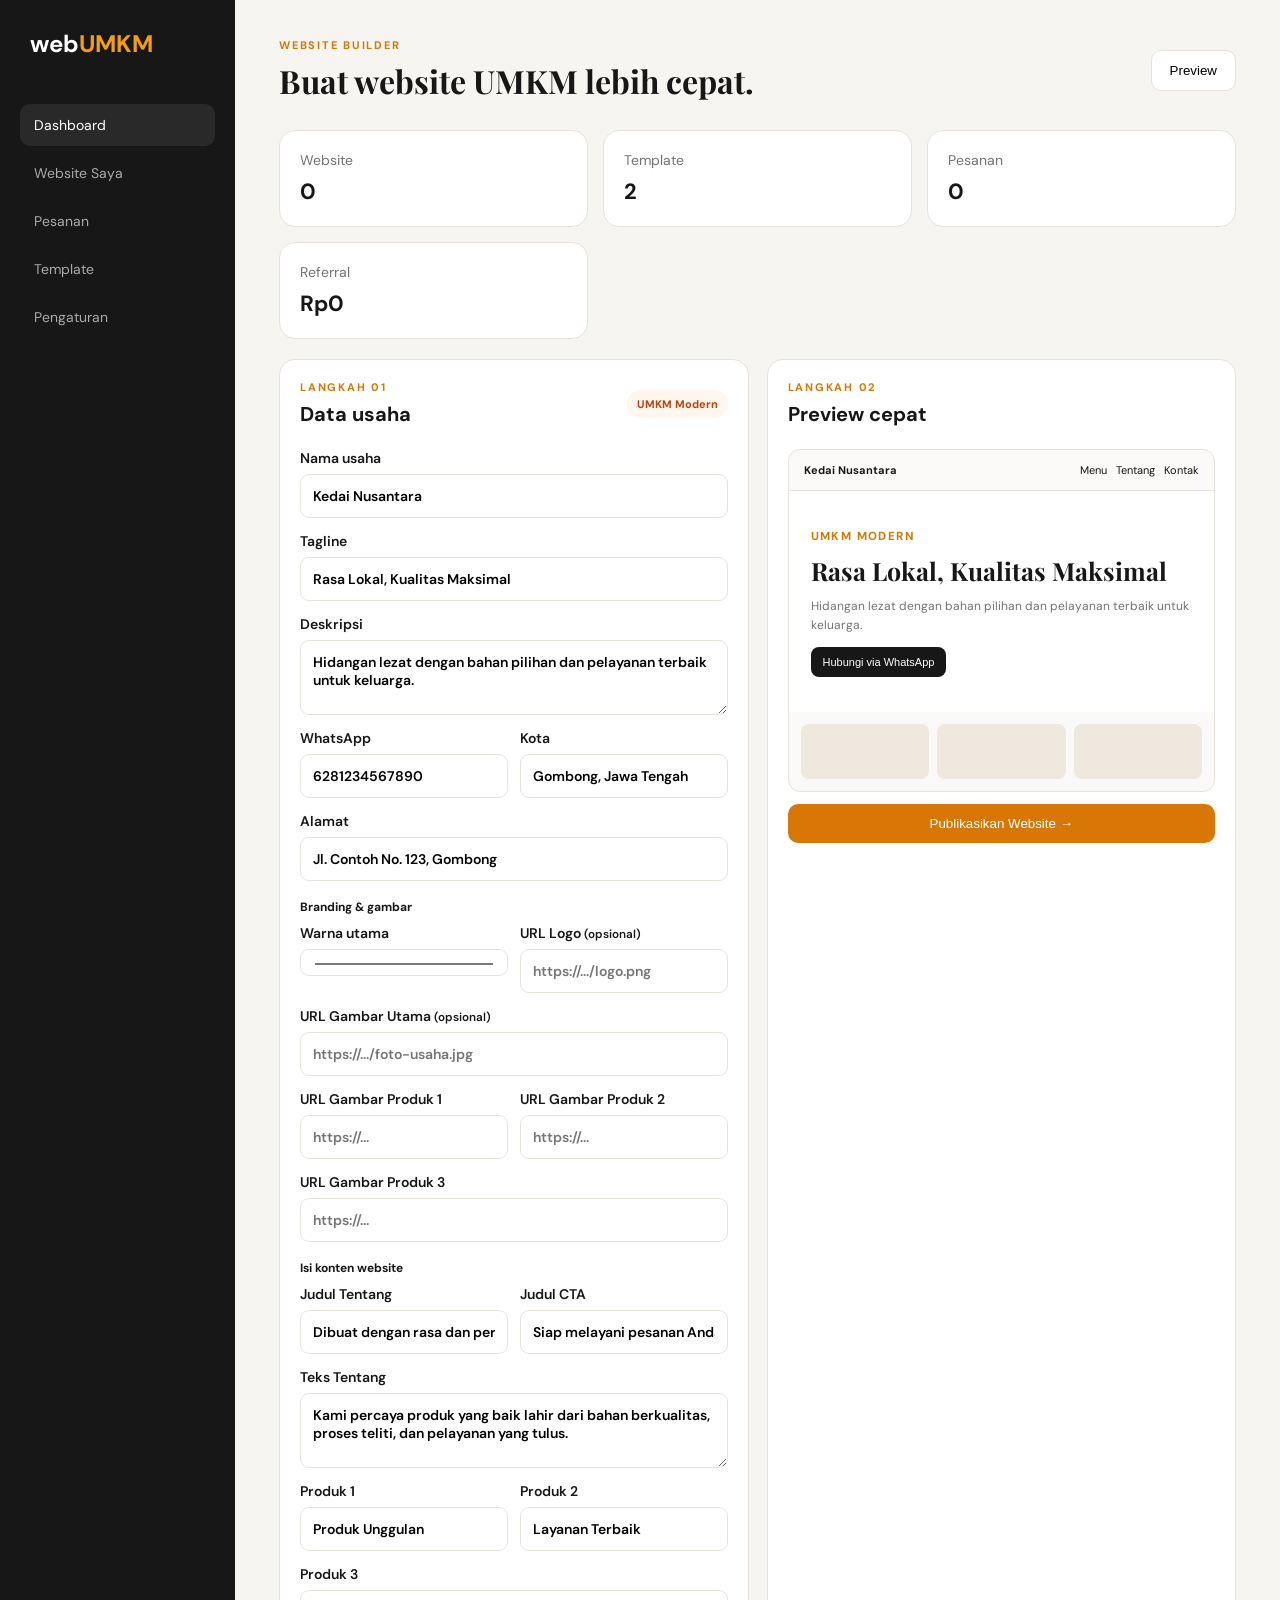
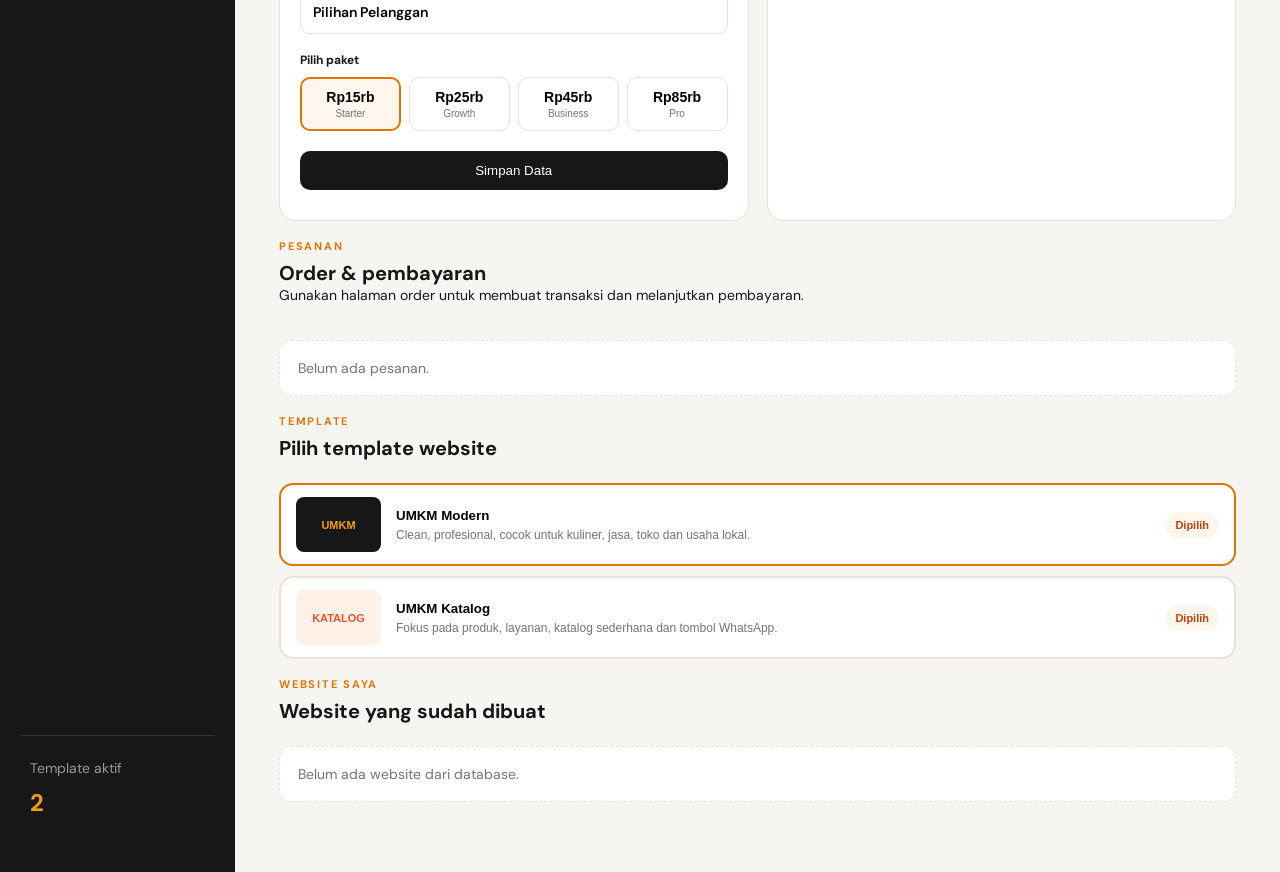
==== commit 6d975feb: "feat: add order and payment dashboard" ====
--- a/admin/index.html
+++ b/admin/index.html
@@ -1 +1 @@
-<!doctype html><html lang="id"><head><meta charset="UTF-8"><meta name="viewport" content="width=device-width,initial-scale=1"><title>webUMKM — Dashboard</title><link rel="stylesheet" href="style.css"></head><body><div class="app"><aside><div class="logo">web<span>UMKM</span></div><nav><a class="active" href="#dashboard">Dashboard</a><a href="#websites">Website Saya</a><a href="#templates">Template</a><a href="#settings">Pengaturan</a></nav><div class="side-bottom">Template aktif<br><strong id="templateCount">2</strong></div></aside><main><header><div><p class="eyebrow">WEBSITE BUILDER</p><h1>Buat website UMKM lebih cepat.</h1></div><button id="previewBtn" class="outline">Preview</button></header><section class="stats"><div><span>Website</span><b id="siteCount">0</b></div><div><span>Template</span><b id="statTemplates">2</b></div><div><span>Status</span><b class="online">● Aktif</b></div></section><section id="dashboard" class="builder"><div class="panel"><div class="panel-head"><div><p class="eyebrow">LANGKAH 01</p><h2>Data usaha</h2></div><span class="badge" id="selectedTemplateLabel">UMKM Modern</span></div><label>Nama usaha<input id="businessName" value="Kedai Nusantara"></label><label>Tagline<input id="tagline" value="Rasa Lokal, Kualitas Maksimal"></label><label>Deskripsi<textarea id="description">Hidangan lezat dengan bahan pilihan dan pelayanan terbaik untuk keluarga.</textarea></label><div class="grid2"><label>WhatsApp<input id="whatsapp" value="6281234567890"></label><label>Kota<input id="city" value="Gombong, Jawa Tengah"></label></div><label>Alamat<input id="address" value="Jl. Contoh No. 123, Gombong"></label><div class="section-label">Branding & gambar</div><div class="grid2"><label>Warna utama<input id="brandColor" type="color" value="#d97706"></label><label>URL Logo <small>(opsional)</small><input id="logo" placeholder="https://.../logo.png"></label></div><label>URL Gambar Utama <small>(opsional)</small><input id="heroImage" placeholder="https://.../foto-usaha.jpg"></label><div class="grid2"><label>URL Gambar Produk 1<input id="productImage1" placeholder="https://..."></label><label>URL Gambar Produk 2<input id="productImage2" placeholder="https://..."></label></div><label>URL Gambar Produk 3<input id="productImage3" placeholder="https://..."></label><div class="section-label">Isi konten website</div><div class="grid2"><label>Judul Tentang<input id="aboutTitle" value="Dibuat dengan rasa dan perhatian."></label><label>Judul CTA<input id="ctaTitle" value="Siap melayani pesanan Anda."></label></div><label>Teks Tentang<textarea id="aboutText">Kami percaya produk yang baik lahir dari bahan berkualitas, proses teliti, dan pelayanan yang tulus.</textarea></label><div class="grid2"><label>Produk 1<input id="product1" value="Produk Unggulan"></label><label>Produk 2<input id="product2" value="Layanan Terbaik"></label></div><label>Produk 3<input id="product3" value="Pilihan Pelanggan"></label><div class="section-label">Pilih paket</div><div class="package-grid" id="packageGrid"><button type="button" class="package active" data-package="starter"><strong>Rp15rb</strong><small>Starter</small></button><button type="button" class="package" data-package="growth"><strong>Rp25rb</strong><small>Growth</small></button><button type="button" class="package" data-package="business"><strong>Rp45rb</strong><small>Business</small></button><button type="button" class="package" data-package="pro"><strong>Rp85rb</strong><small>Pro</small></button></div><button id="saveBtn" class="primary">Simpan Data</button><p id="saveStatus" class="status"></p></div><div class="panel"><div class="panel-head"><div><p class="eyebrow">LANGKAH 02</p><h2>Preview cepat</h2></div></div><div class="preview" id="previewBox"><div class="mock-nav"><strong id="pName">Kedai Nusantara</strong><span>Menu &nbsp; Tentang &nbsp; Kontak</span></div><div class="mock-hero"><small>UMKM MODERN</small><h3 id="pTagline">Rasa Lokal, Kualitas Maksimal</h3><p id="pDescription">Hidangan lezat dengan bahan pilihan dan pelayanan terbaik untuk keluarga.</p><button>Hubungi via WhatsApp</button></div><div class="mock-cards"><i></i><i></i><i></i></div></div><button id="publishBtn" class="publish">Publikasikan Website →</button></div></section><section id="templates" class="templates"><div class="panel-head"><div><p class="eyebrow">TEMPLATE</p><h2>Pilih template website</h2></div></div><div class="template-list"><button type="button" class="template-card selected" data-template="tpl_umkm_modern"><div class="thumb"><span>UMKM</span></div><div><strong>UMKM Modern</strong><p>Clean, profesional, cocok untuk kuliner, jasa, toko dan usaha lokal.</p></div><span class="selected-label">Dipilih</span></button><button type="button" class="template-card" data-template="tpl_umkm_katalog"><div class="thumb" style="background:#fff0e8;color:#e4572e"><span>KATALOG</span></div><div><strong>UMKM Katalog</strong><p>Fokus pada produk, layanan, katalog sederhana dan tombol WhatsApp.</p></div><span class="selected-label">Dipilih</span></button></div></section><section id="websites" class="templates"><div class="panel-head"><div><p class="eyebrow">WEBSITE SAYA</p><h2>Website yang sudah dibuat</h2></div></div><div id="sitesList" class="sites-list"><div class="empty">Belum ada website dari database.</div></div></section></main></div><script src="app.js"></script></body></html>+<!doctype html><html lang="id"><head><meta charset="UTF-8"><meta name="viewport" content="width=device-width,initial-scale=1"><title>webUMKM — Dashboard</title><link rel="stylesheet" href="style.css"></head><body><div class="app"><aside><div class="logo">web<span>UMKM</span></div><nav><a class="active" href="#dashboard">Dashboard</a><a href="#websites">Website Saya</a><a href="#orders">Pesanan</a><a href="#templates">Template</a><a href="#settings">Pengaturan</a></nav><div class="side-bottom">Template aktif<br><strong id="templateCount">2</strong></div></aside><main><header><div><p class="eyebrow">WEBSITE BUILDER</p><h1>Buat website UMKM lebih cepat.</h1></div><button id="previewBtn" class="outline">Preview</button></header><section class="stats"><div><span>Website</span><b id="siteCount">0</b></div><div><span>Template</span><b id="statTemplates">2</b></div><div><span>Pesanan</span><b id="orderCount">0</b></div><div><span>Referral</span><b id="referralReward">Rp0</b></div></section><section id="dashboard" class="builder"><div class="panel"><div class="panel-head"><div><p class="eyebrow">LANGKAH 01</p><h2>Data usaha</h2></div><span class="badge" id="selectedTemplateLabel">UMKM Modern</span></div><label>Nama usaha<input id="businessName" value="Kedai Nusantara"></label><label>Tagline<input id="tagline" value="Rasa Lokal, Kualitas Maksimal"></label><label>Deskripsi<textarea id="description">Hidangan lezat dengan bahan pilihan dan pelayanan terbaik untuk keluarga.</textarea></label><div class="grid2"><label>WhatsApp<input id="whatsapp" value="6281234567890"></label><label>Kota<input id="city" value="Gombong, Jawa Tengah"></label></div><label>Alamat<input id="address" value="Jl. Contoh No. 123, Gombong"></label><div class="section-label">Branding & gambar</div><div class="grid2"><label>Warna utama<input id="brandColor" type="color" value="#d97706"></label><label>URL Logo <small>(opsional)</small><input id="logo" placeholder="https://.../logo.png"></label></div><label>URL Gambar Utama <small>(opsional)</small><input id="heroImage" placeholder="https://.../foto-usaha.jpg"></label><div class="grid2"><label>URL Gambar Produk 1<input id="productImage1" placeholder="https://..."></label><label>URL Gambar Produk 2<input id="productImage2" placeholder="https://..."></label></div><label>URL Gambar Produk 3<input id="productImage3" placeholder="https://..."></label><div class="section-label">Isi konten website</div><div class="grid2"><label>Judul Tentang<input id="aboutTitle" value="Dibuat dengan rasa dan perhatian."></label><label>Judul CTA<input id="ctaTitle" value="Siap melayani pesanan Anda."></label></div><label>Teks Tentang<textarea id="aboutText">Kami percaya produk yang baik lahir dari bahan berkualitas, proses teliti, dan pelayanan yang tulus.</textarea></label><div class="grid2"><label>Produk 1<input id="product1" value="Produk Unggulan"></label><label>Produk 2<input id="product2" value="Layanan Terbaik"></label></div><label>Produk 3<input id="product3" value="Pilihan Pelanggan"></label><div class="section-label">Pilih paket</div><div class="package-grid" id="packageGrid"><button type="button" class="package active" data-package="starter"><strong>Rp15rb</strong><small>Starter</small></button><button type="button" class="package" data-package="growth"><strong>Rp25rb</strong><small>Growth</small></button><button type="button" class="package" data-package="business"><strong>Rp45rb</strong><small>Business</small></button><button type="button" class="package" data-package="pro"><strong>Rp85rb</strong><small>Pro</small></button></div><button id="saveBtn" class="primary">Simpan Data</button><p id="saveStatus" class="status"></p></div><div class="panel"><div class="panel-head"><div><p class="eyebrow">LANGKAH 02</p><h2>Preview cepat</h2></div></div><div class="preview" id="previewBox"><div class="mock-nav"><strong id="pName">Kedai Nusantara</strong><span>Menu &nbsp; Tentang &nbsp; Kontak</span></div><div class="mock-hero"><small>UMKM MODERN</small><h3 id="pTagline">Rasa Lokal, Kualitas Maksimal</h3><p id="pDescription">Hidangan lezat dengan bahan pilihan dan pelayanan terbaik untuk keluarga.</p><button>Hubungi via WhatsApp</button></div><div class="mock-cards"><i></i><i></i><i></i></div></div><button id="publishBtn" class="publish">Publikasikan Website →</button></div></section><section id="orders" class="templates"><div class="panel-head"><div><p class="eyebrow">PESANAN</p><h2>Order & pembayaran</h2><p>Gunakan halaman order untuk membuat transaksi dan melanjutkan pembayaran.</p></div></div><div id="ordersList" class="sites-list"><div class="empty">Belum ada pesanan.</div></div></section><section id="templates" class="templates"><div class="panel-head"><div><p class="eyebrow">TEMPLATE</p><h2>Pilih template website</h2></div></div><div class="template-list"><button type="button" class="template-card selected" data-template="tpl_umkm_modern"><div class="thumb"><span>UMKM</span></div><div><strong>UMKM Modern</strong><p>Clean, profesional, cocok untuk kuliner, jasa, toko dan usaha lokal.</p></div><span class="selected-label">Dipilih</span></button><button type="button" class="template-card" data-template="tpl_umkm_katalog"><div class="thumb" style="background:#fff0e8;color:#e4572e"><span>KATALOG</span></div><div><strong>UMKM Katalog</strong><p>Fokus pada produk, layanan, katalog sederhana dan tombol WhatsApp.</p></div><span class="selected-label">Dipilih</span></button></div></section><section id="websites" class="templates"><div class="panel-head"><div><p class="eyebrow">WEBSITE SAYA</p><h2>Website yang sudah dibuat</h2></div></div><div id="sitesList" class="sites-list"><div class="empty">Belum ada website dari database.</div></div></section></main></div><script src="app.js"></script></body></html>
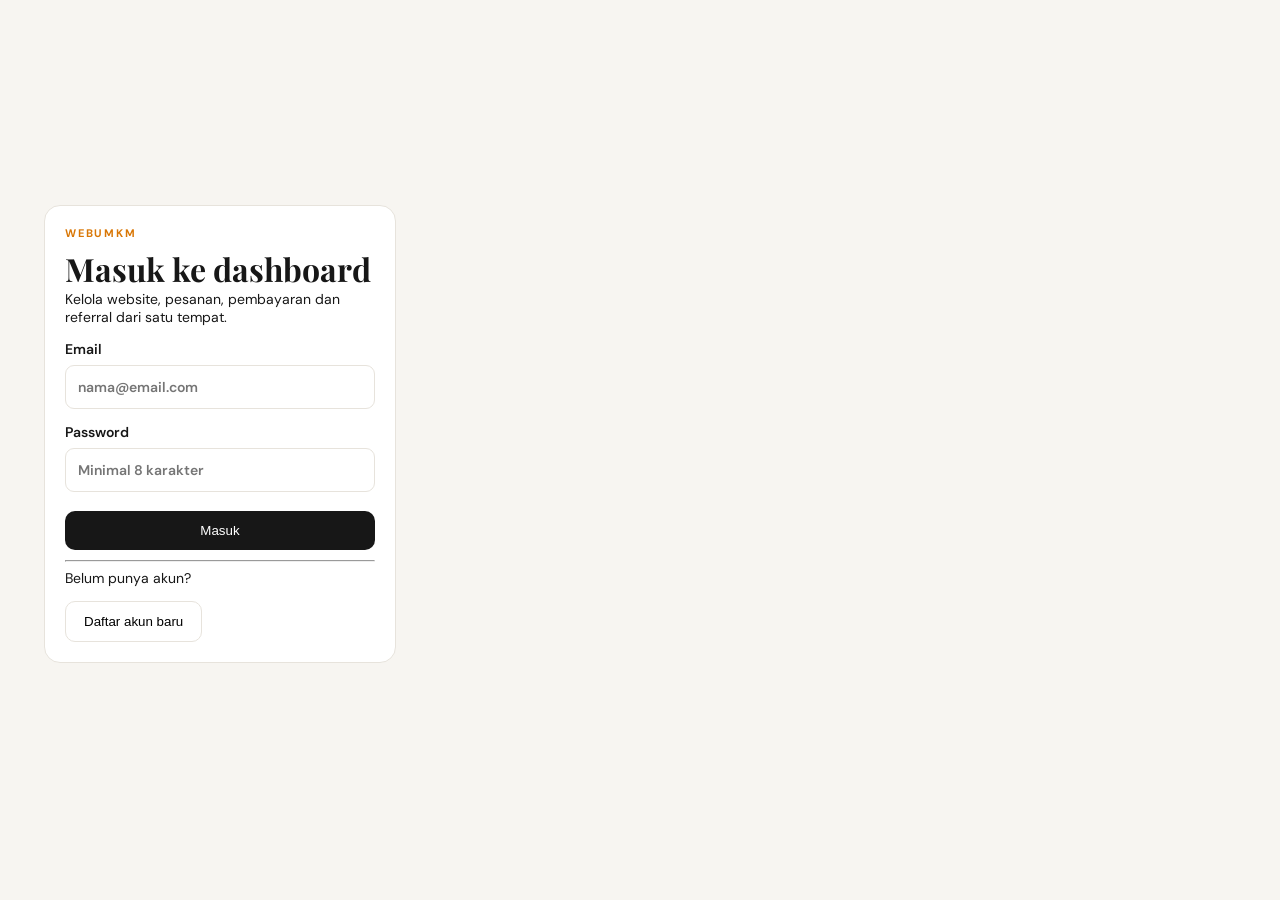
==== commit d8841d04: "Add image upload controls to website builder" ====
--- a/admin/index.html
+++ b/admin/index.html
@@ -1 +1 @@
-<!doctype html><html lang="id"><head><meta charset="UTF-8"><meta name="viewport" content="width=device-width,initial-scale=1"><title>webUMKM — Dashboard</title><link rel="stylesheet" href="style.css"></head><body><div class="app"><aside><div class="logo">web<span>UMKM</span></div><nav><a class="active" href="#dashboard">Dashboard</a><a href="#websites">Website Saya</a><a href="#orders">Pesanan</a><a href="#templates">Template</a><a href="#settings">Pengaturan</a></nav><div class="side-bottom">Template aktif<br><strong id="templateCount">2</strong></div></aside><main><header><div><p class="eyebrow">WEBSITE BUILDER</p><h1>Buat website UMKM lebih cepat.</h1></div><button id="previewBtn" class="outline">Preview</button></header><section class="stats"><div><span>Website</span><b id="siteCount">0</b></div><div><span>Template</span><b id="statTemplates">2</b></div><div><span>Pesanan</span><b id="orderCount">0</b></div><div><span>Referral</span><b id="referralReward">Rp0</b></div></section><section id="dashboard" class="builder"><div class="panel"><div class="panel-head"><div><p class="eyebrow">LANGKAH 01</p><h2>Data usaha</h2></div><span class="badge" id="selectedTemplateLabel">UMKM Modern</span></div><label>Nama usaha<input id="businessName" value="Kedai Nusantara"></label><label>Tagline<input id="tagline" value="Rasa Lokal, Kualitas Maksimal"></label><label>Deskripsi<textarea id="description">Hidangan lezat dengan bahan pilihan dan pelayanan terbaik untuk keluarga.</textarea></label><div class="grid2"><label>WhatsApp<input id="whatsapp" value="6281234567890"></label><label>Kota<input id="city" value="Gombong, Jawa Tengah"></label></div><label>Alamat<input id="address" value="Jl. Contoh No. 123, Gombong"></label><div class="section-label">Branding & gambar</div><div class="grid2"><label>Warna utama<input id="brandColor" type="color" value="#d97706"></label><label>URL Logo <small>(opsional)</small><input id="logo" placeholder="https://.../logo.png"></label></div><label>URL Gambar Utama <small>(opsional)</small><input id="heroImage" placeholder="https://.../foto-usaha.jpg"></label><div class="grid2"><label>URL Gambar Produk 1<input id="productImage1" placeholder="https://..."></label><label>URL Gambar Produk 2<input id="productImage2" placeholder="https://..."></label></div><label>URL Gambar Produk 3<input id="productImage3" placeholder="https://..."></label><div class="section-label">Isi konten website</div><div class="grid2"><label>Judul Tentang<input id="aboutTitle" value="Dibuat dengan rasa dan perhatian."></label><label>Judul CTA<input id="ctaTitle" value="Siap melayani pesanan Anda."></label></div><label>Teks Tentang<textarea id="aboutText">Kami percaya produk yang baik lahir dari bahan berkualitas, proses teliti, dan pelayanan yang tulus.</textarea></label><div class="grid2"><label>Produk 1<input id="product1" value="Produk Unggulan"></label><label>Produk 2<input id="product2" value="Layanan Terbaik"></label></div><label>Produk 3<input id="product3" value="Pilihan Pelanggan"></label><div class="section-label">Pilih paket</div><div class="package-grid" id="packageGrid"><button type="button" class="package active" data-package="starter"><strong>Rp15rb</strong><small>Starter</small></button><button type="button" class="package" data-package="growth"><strong>Rp25rb</strong><small>Growth</small></button><button type="button" class="package" data-package="business"><strong>Rp45rb</strong><small>Business</small></button><button type="button" class="package" data-package="pro"><strong>Rp85rb</strong><small>Pro</small></button></div><button id="saveBtn" class="primary">Simpan Data</button><p id="saveStatus" class="status"></p></div><div class="panel"><div class="panel-head"><div><p class="eyebrow">LANGKAH 02</p><h2>Preview cepat</h2></div></div><div class="preview" id="previewBox"><div class="mock-nav"><strong id="pName">Kedai Nusantara</strong><span>Menu &nbsp; Tentang &nbsp; Kontak</span></div><div class="mock-hero"><small>UMKM MODERN</small><h3 id="pTagline">Rasa Lokal, Kualitas Maksimal</h3><p id="pDescription">Hidangan lezat dengan bahan pilihan dan pelayanan terbaik untuk keluarga.</p><button>Hubungi via WhatsApp</button></div><div class="mock-cards"><i></i><i></i><i></i></div></div><button id="publishBtn" class="publish">Publikasikan Website →</button></div></section><section id="orders" class="templates"><div class="panel-head"><div><p class="eyebrow">PESANAN</p><h2>Order & pembayaran</h2><p>Gunakan halaman order untuk membuat transaksi dan melanjutkan pembayaran.</p></div></div><div id="ordersList" class="sites-list"><div class="empty">Belum ada pesanan.</div></div></section><section id="templates" class="templates"><div class="panel-head"><div><p class="eyebrow">TEMPLATE</p><h2>Pilih template website</h2></div></div><div class="template-list"><button type="button" class="template-card selected" data-template="tpl_umkm_modern"><div class="thumb"><span>UMKM</span></div><div><strong>UMKM Modern</strong><p>Clean, profesional, cocok untuk kuliner, jasa, toko dan usaha lokal.</p></div><span class="selected-label">Dipilih</span></button><button type="button" class="template-card" data-template="tpl_umkm_katalog"><div class="thumb" style="background:#fff0e8;color:#e4572e"><span>KATALOG</span></div><div><strong>UMKM Katalog</strong><p>Fokus pada produk, layanan, katalog sederhana dan tombol WhatsApp.</p></div><span class="selected-label">Dipilih</span></button></div></section><section id="websites" class="templates"><div class="panel-head"><div><p class="eyebrow">WEBSITE SAYA</p><h2>Website yang sudah dibuat</h2></div></div><div id="sitesList" class="sites-list"><div class="empty">Belum ada website dari database.</div></div></section></main></div><script src="app.js"></script></body></html>+<!doctype html><html lang="id"><head><meta charset="UTF-8"><meta name="viewport" content="width=device-width,initial-scale=1"><title>webUMKM — Dashboard</title><link rel="stylesheet" href="style.css"></head><body><div class="app"><aside><div class="logo">web<span>UMKM</span></div><nav><a class="active" href="#dashboard">Dashboard</a><a href="#websites">Website Saya</a><a href="#orders">Pesanan</a><a href="#templates">Template</a><a href="#settings">Pengaturan</a></nav><div class="side-bottom">Template aktif<br><strong id="templateCount">2</strong></div></aside><main><header><div><p class="eyebrow">WEBSITE BUILDER</p><h1>Buat website UMKM lebih cepat.</h1></div><button id="previewBtn" class="outline">Preview</button></header><section class="stats"><div><span>Website</span><b id="siteCount">0</b></div><div><span>Template</span><b id="statTemplates">2</b></div><div><span>Pesanan</span><b id="orderCount">0</b></div><div><span>Referral</span><b id="referralReward">Rp0</b></div></section><section id="dashboard" class="builder"><div class="panel"><div class="panel-head"><div><p class="eyebrow">LANGKAH 01</p><h2>Data usaha</h2></div><span class="badge" id="selectedTemplateLabel">UMKM Modern</span></div><label>Nama usaha<input id="businessName" value="Kedai Nusantara"></label><label>Tagline<input id="tagline" value="Rasa Lokal, Kualitas Maksimal"></label><label>Deskripsi<textarea id="description">Hidangan lezat dengan bahan pilihan dan pelayanan terbaik untuk keluarga.</textarea></label><div class="grid2"><label>WhatsApp<input id="whatsapp" value="6281234567890"></label><label>Kota<input id="city" value="Gombong, Jawa Tengah"></label></div><label>Alamat<input id="address" value="Jl. Contoh No. 123, Gombong"></label><div class="section-label">Branding & gambar</div><div class="grid2"><label>Warna utama<input id="brandColor" type="color" value="#d97706"></label><label>Logo <small>Upload gambar</small><input id="logoFile" type="file" accept="image/jpeg,image/png,image/webp,image/gif"><input id="logo" type="hidden"></label></div><label>Gambar Utama <small>Upload gambar</small><input id="heroImageFile" type="file" accept="image/jpeg,image/png,image/webp,image/gif"><input id="heroImage" type="hidden"></label><div class="grid2"><label>Gambar Produk 1<input id="productImage1File" type="file" accept="image/jpeg,image/png,image/webp,image/gif"><input id="productImage1" type="hidden"></label><label>Gambar Produk 2<input id="productImage2File" type="file" accept="image/jpeg,image/png,image/webp,image/gif"><input id="productImage2" type="hidden"></label></div><label>Gambar Produk 3<input id="productImage3File" type="file" accept="image/jpeg,image/png,image/webp,image/gif"><input id="productImage3" type="hidden"></label><p id="uploadStatus" class="status">Gambar akan diupload saat website dibuat.</p><div class="section-label">Isi konten website</div><div class="grid2"><label>Judul Tentang<input id="aboutTitle" value="Dibuat dengan rasa dan perhatian."></label><label>Judul CTA<input id="ctaTitle" value="Siap melayani pesanan Anda."></label></div><label>Teks Tentang<textarea id="aboutText">Kami percaya produk yang baik lahir dari bahan berkualitas, proses teliti, dan pelayanan yang tulus.</textarea></label><div class="grid2"><label>Produk 1<input id="product1" value="Produk Unggulan"></label><label>Produk 2<input id="product2" value="Layanan Terbaik"></label></div><label>Produk 3<input id="product3" value="Pilihan Pelanggan"></label><div class="section-label">Pilih paket</div><div class="package-grid" id="packageGrid"><button type="button" class="package active" data-package="starter"><strong>Rp15rb</strong><small>Starter</small></button><button type="button" class="package" data-package="growth"><strong>Rp25rb</strong><small>Growth</small></button><button type="button" class="package" data-package="business"><strong>Rp45rb</strong><small>Business</small></button><button type="button" class="package" data-package="pro"><strong>Rp85rb</strong><small>Pro</small></button></div><button id="saveBtn" class="primary">Simpan Data</button><p id="saveStatus" class="status"></p></div><div class="panel"><div class="panel-head"><div><p class="eyebrow">LANGKAH 02</p><h2>Preview cepat</h2></div></div><div class="preview" id="previewBox"><div class="mock-nav"><strong id="pName">Kedai Nusantara</strong><span>Menu &nbsp; Tentang &nbsp; Kontak</span></div><div class="mock-hero"><small>UMKM MODERN</small><h3 id="pTagline">Rasa Lokal, Kualitas Maksimal</h3><p id="pDescription">Hidangan lezat dengan bahan pilihan dan pelayanan terbaik untuk keluarga.</p><button>Hubungi via WhatsApp</button></div><div class="mock-cards"><i></i><i></i><i></i></div></div><button id="publishBtn" class="publish">Publikasikan Website →</button></div></section><section id="orders" class="templates"><div class="panel-head"><div><p class="eyebrow">PESANAN</p><h2>Order & pembayaran</h2><p>Gunakan halaman order untuk membuat transaksi dan melanjutkan pembayaran.</p></div></div><div id="ordersList" class="sites-list"><div class="empty">Belum ada pesanan.</div></div></section><section id="templates" class="templates"><div class="panel-head"><div><p class="eyebrow">TEMPLATE</p><h2>Pilih template website</h2></div></div><div class="template-list"><button type="button" class="template-card selected" data-template="tpl_umkm_modern"><div class="thumb"><span>UMKM</span></div><div><strong>UMKM Modern</strong><p>Clean, profesional, cocok untuk kuliner, jasa, toko dan usaha lokal.</p></div><span class="selected-label">Dipilih</span></button><button type="button" class="template-card" data-template="tpl_umkm_katalog"><div class="thumb" style="background:#fff0e8;color:#e4572e"><span>KATALOG</span></div><div><strong>UMKM Katalog</strong><p>Fokus pada produk, layanan, katalog sederhana dan tombol WhatsApp.</p></div><span class="selected-label">Dipilih</span></button></div></section><section id="websites" class="templates"><div class="panel-head"><div><p class="eyebrow">WEBSITE SAYA</p><h2>Website yang sudah dibuat</h2></div></div><div id="sitesList" class="sites-list"><div class="empty">Belum ada website dari database.</div></div></section></main></div><script src="app.js"></script></body></html>
